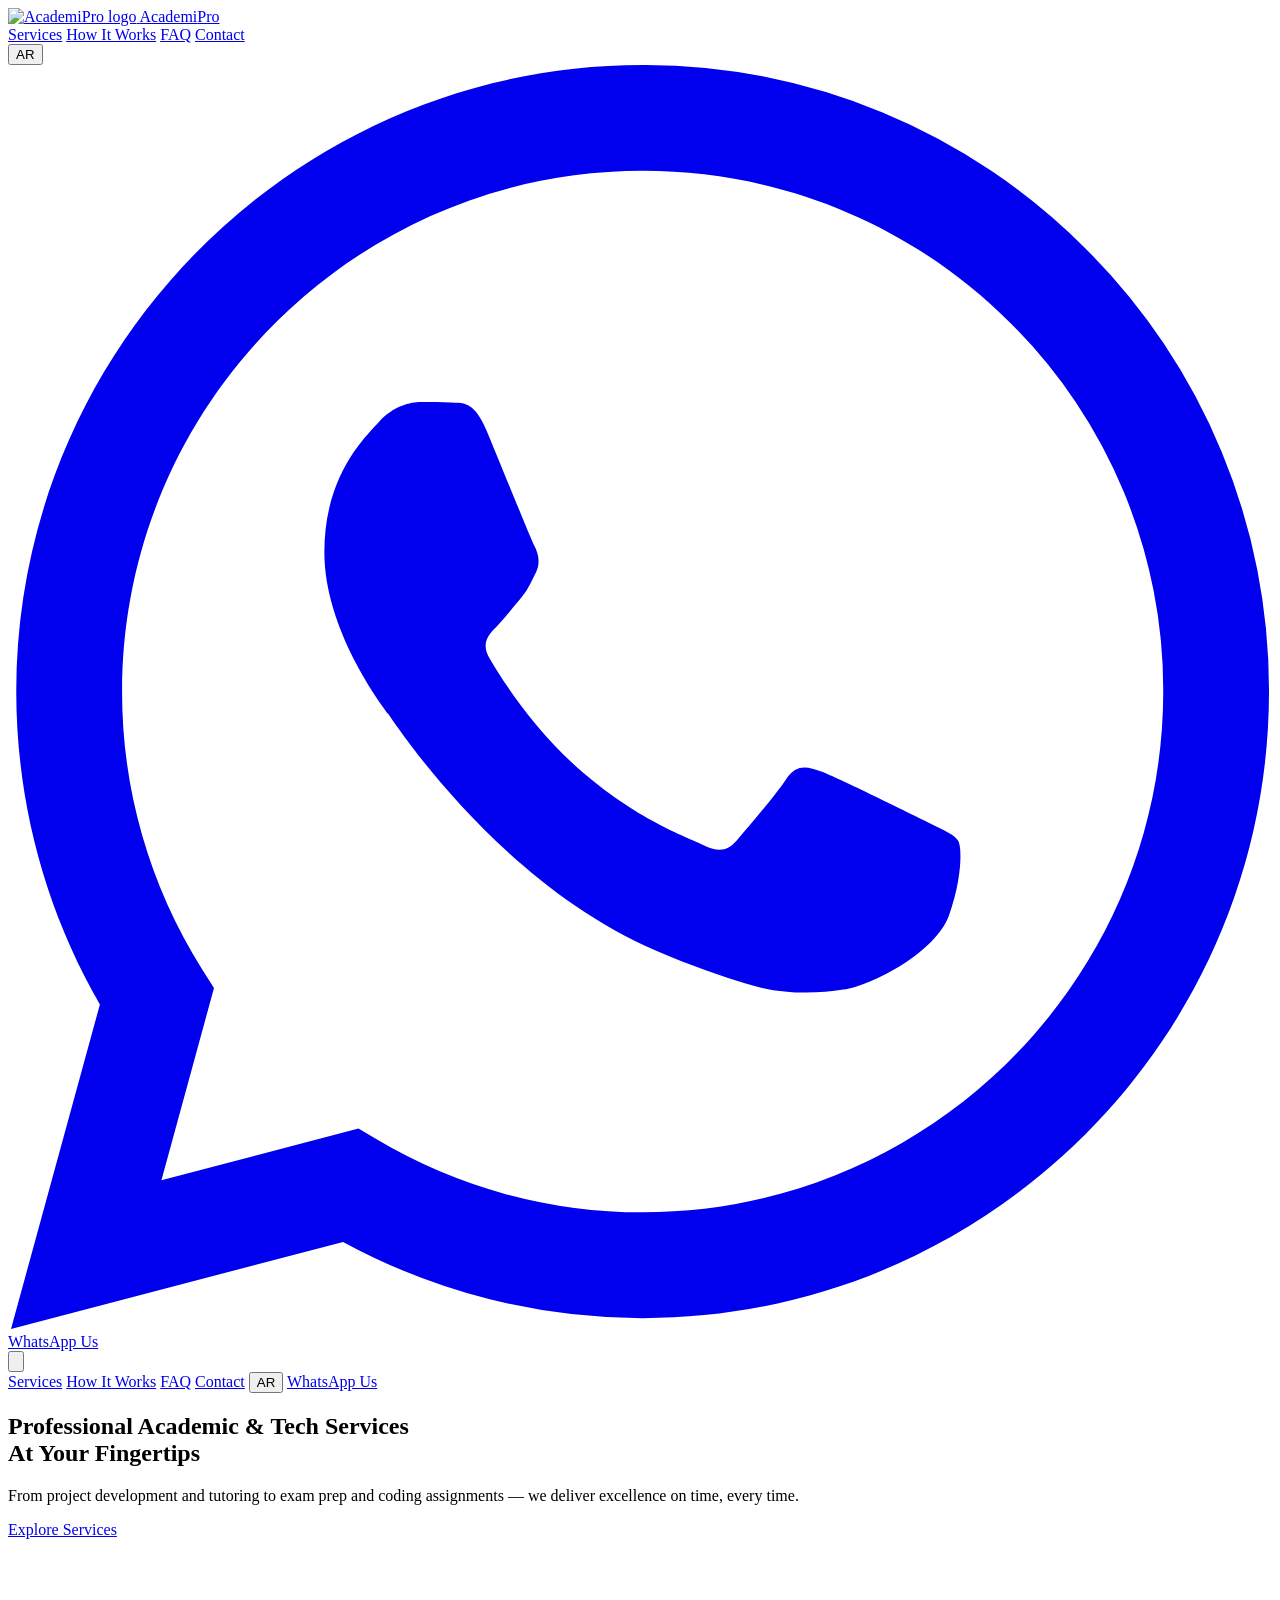
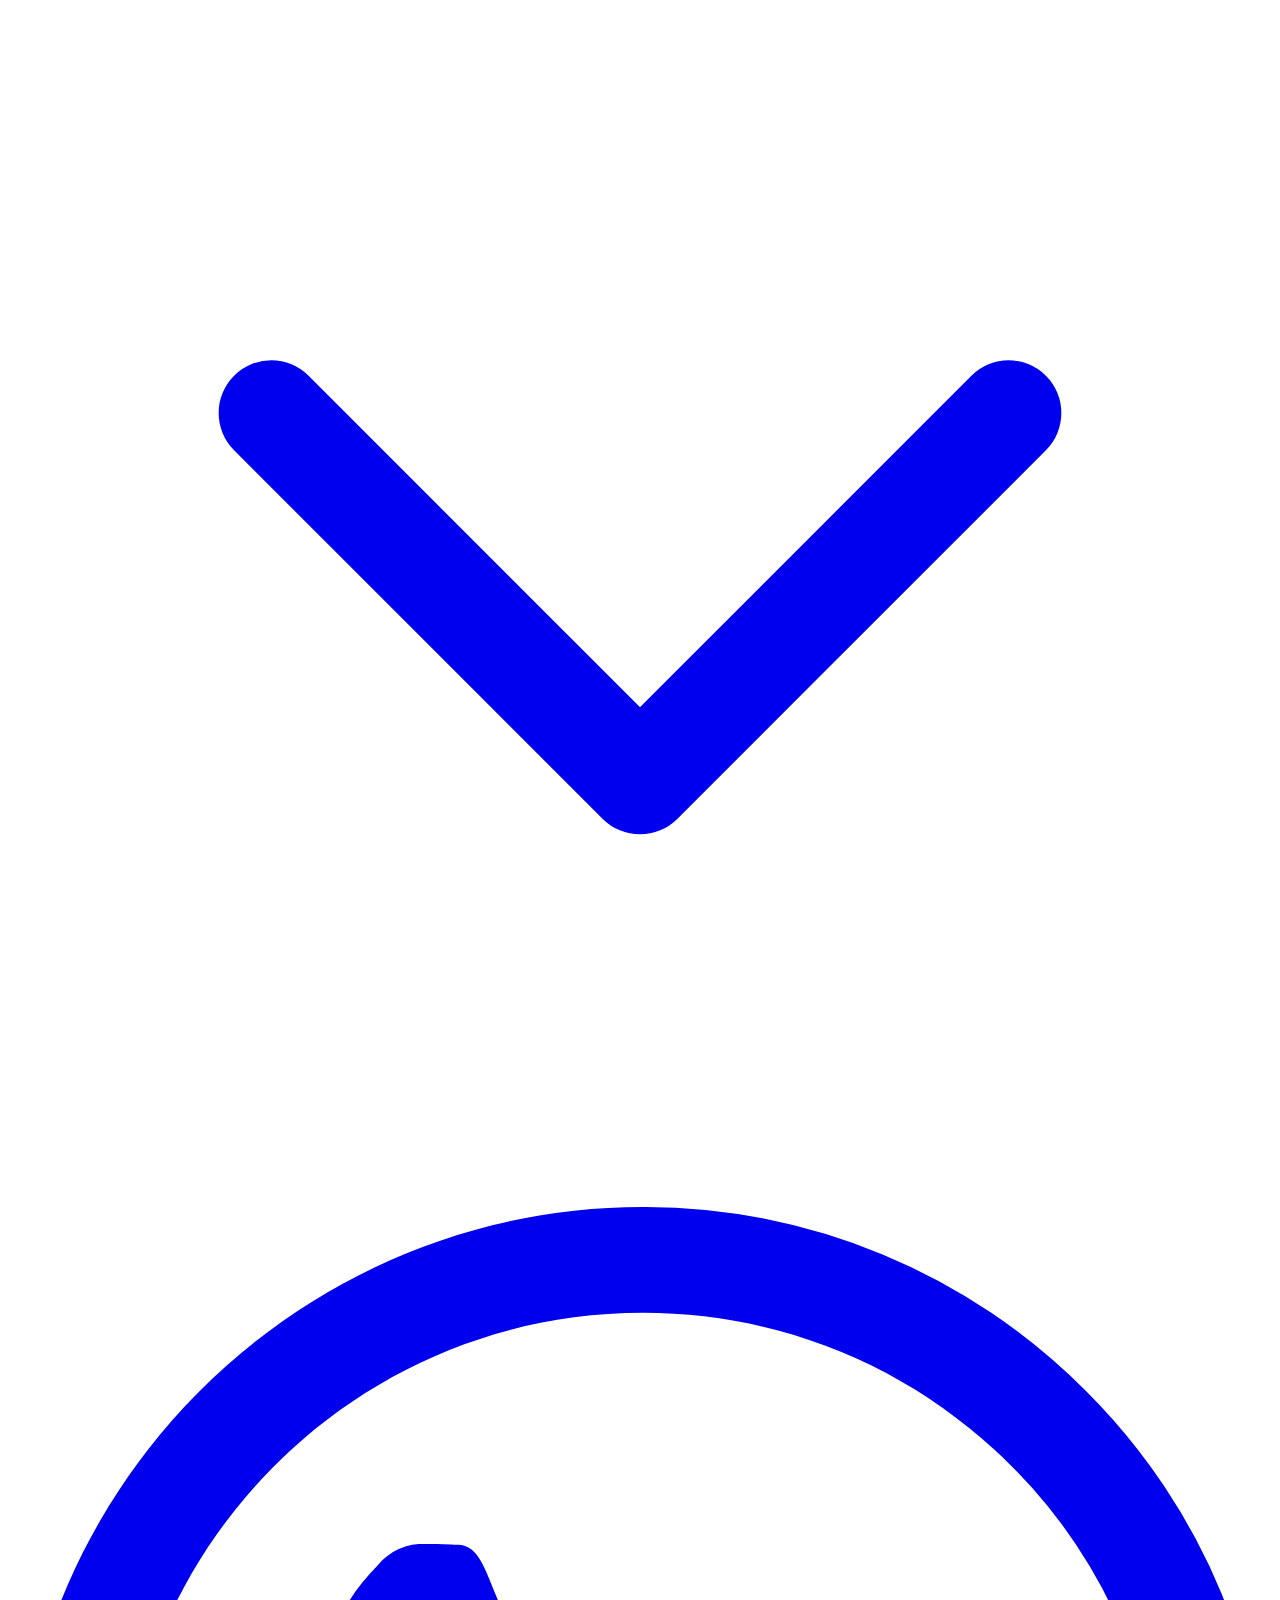
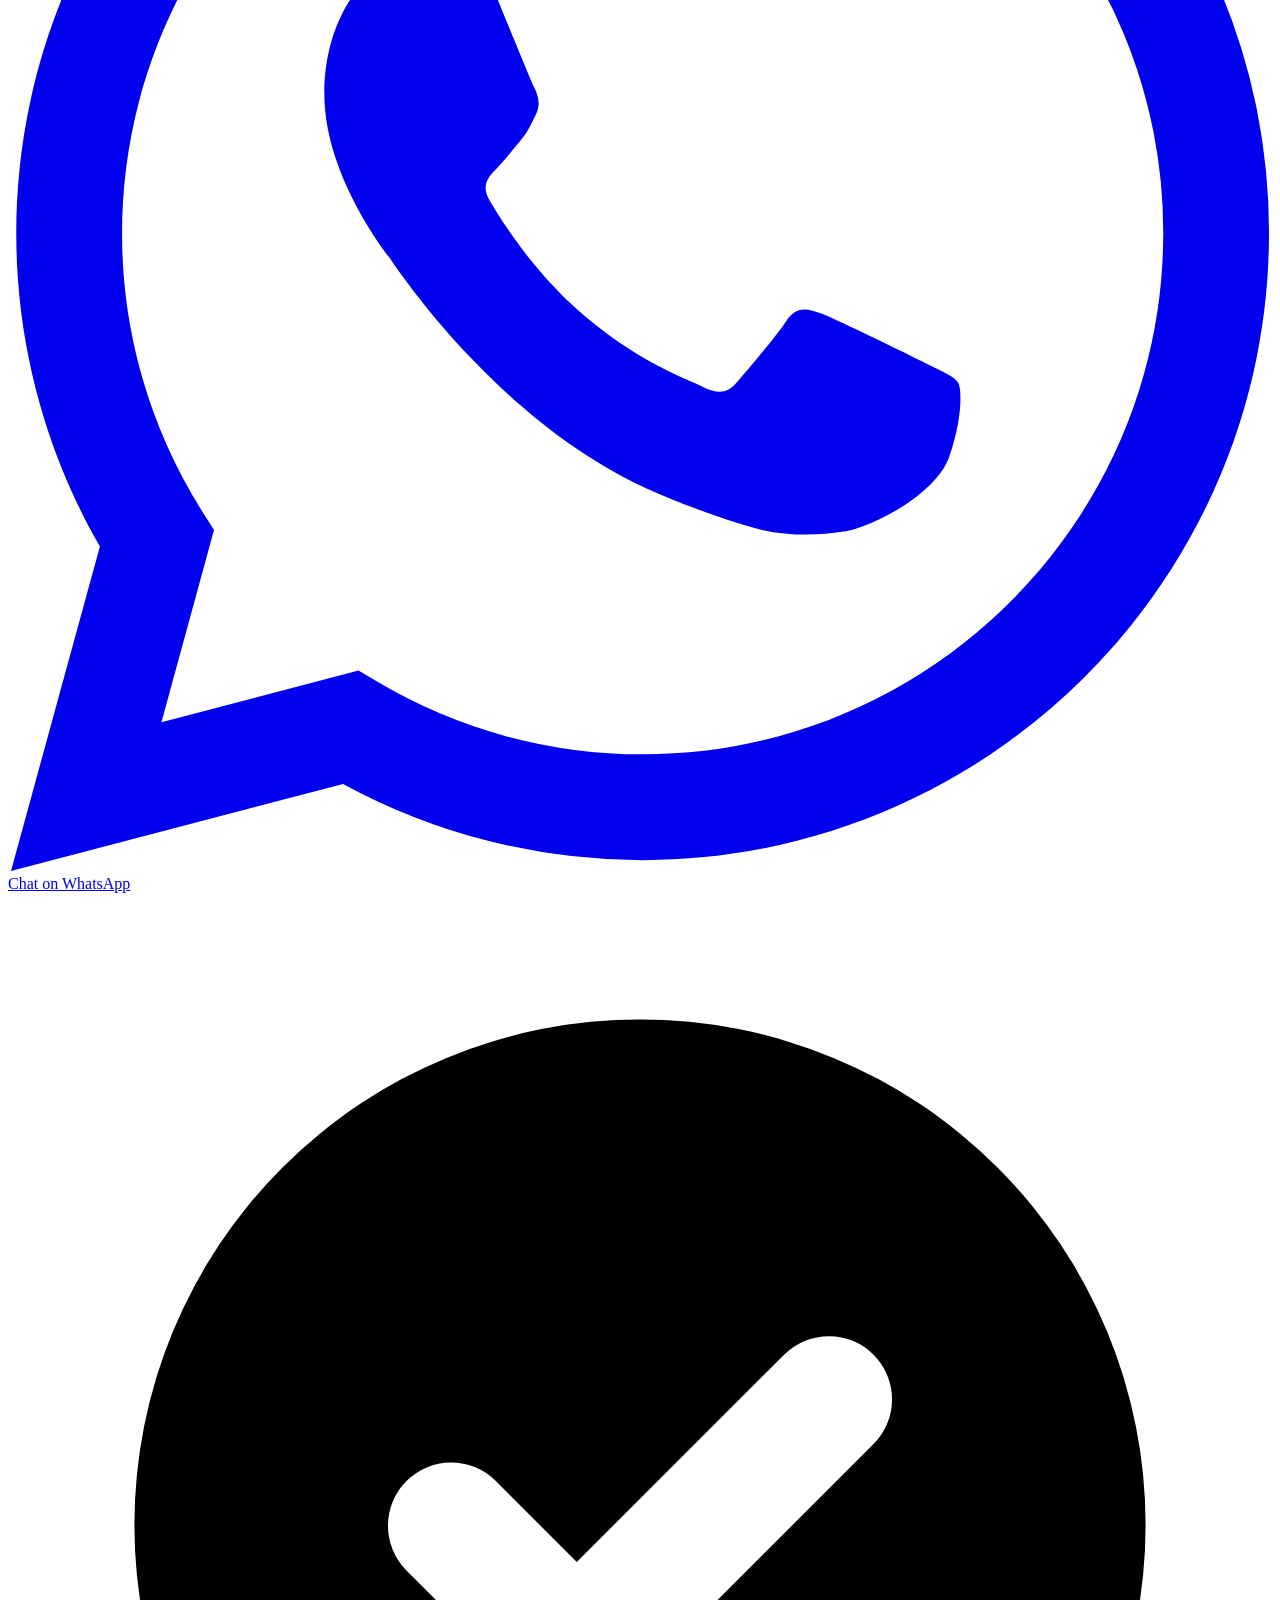
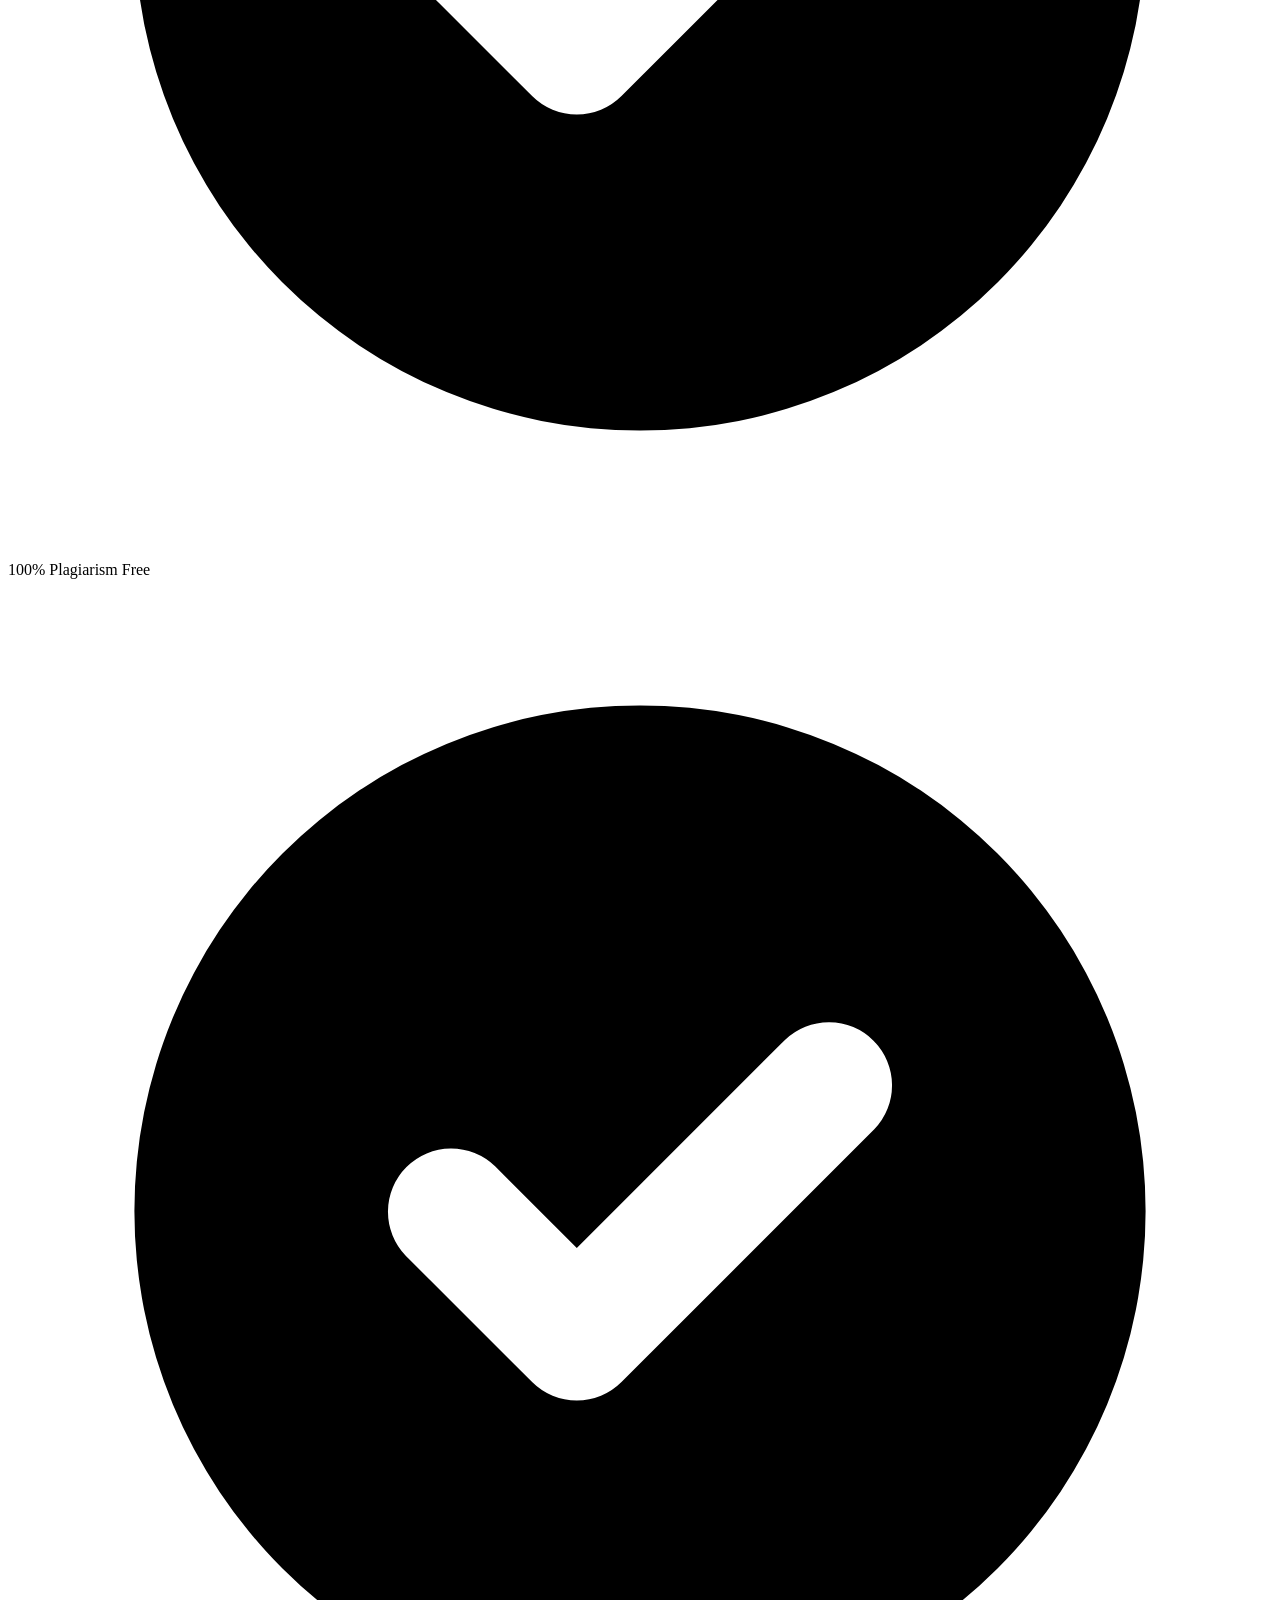
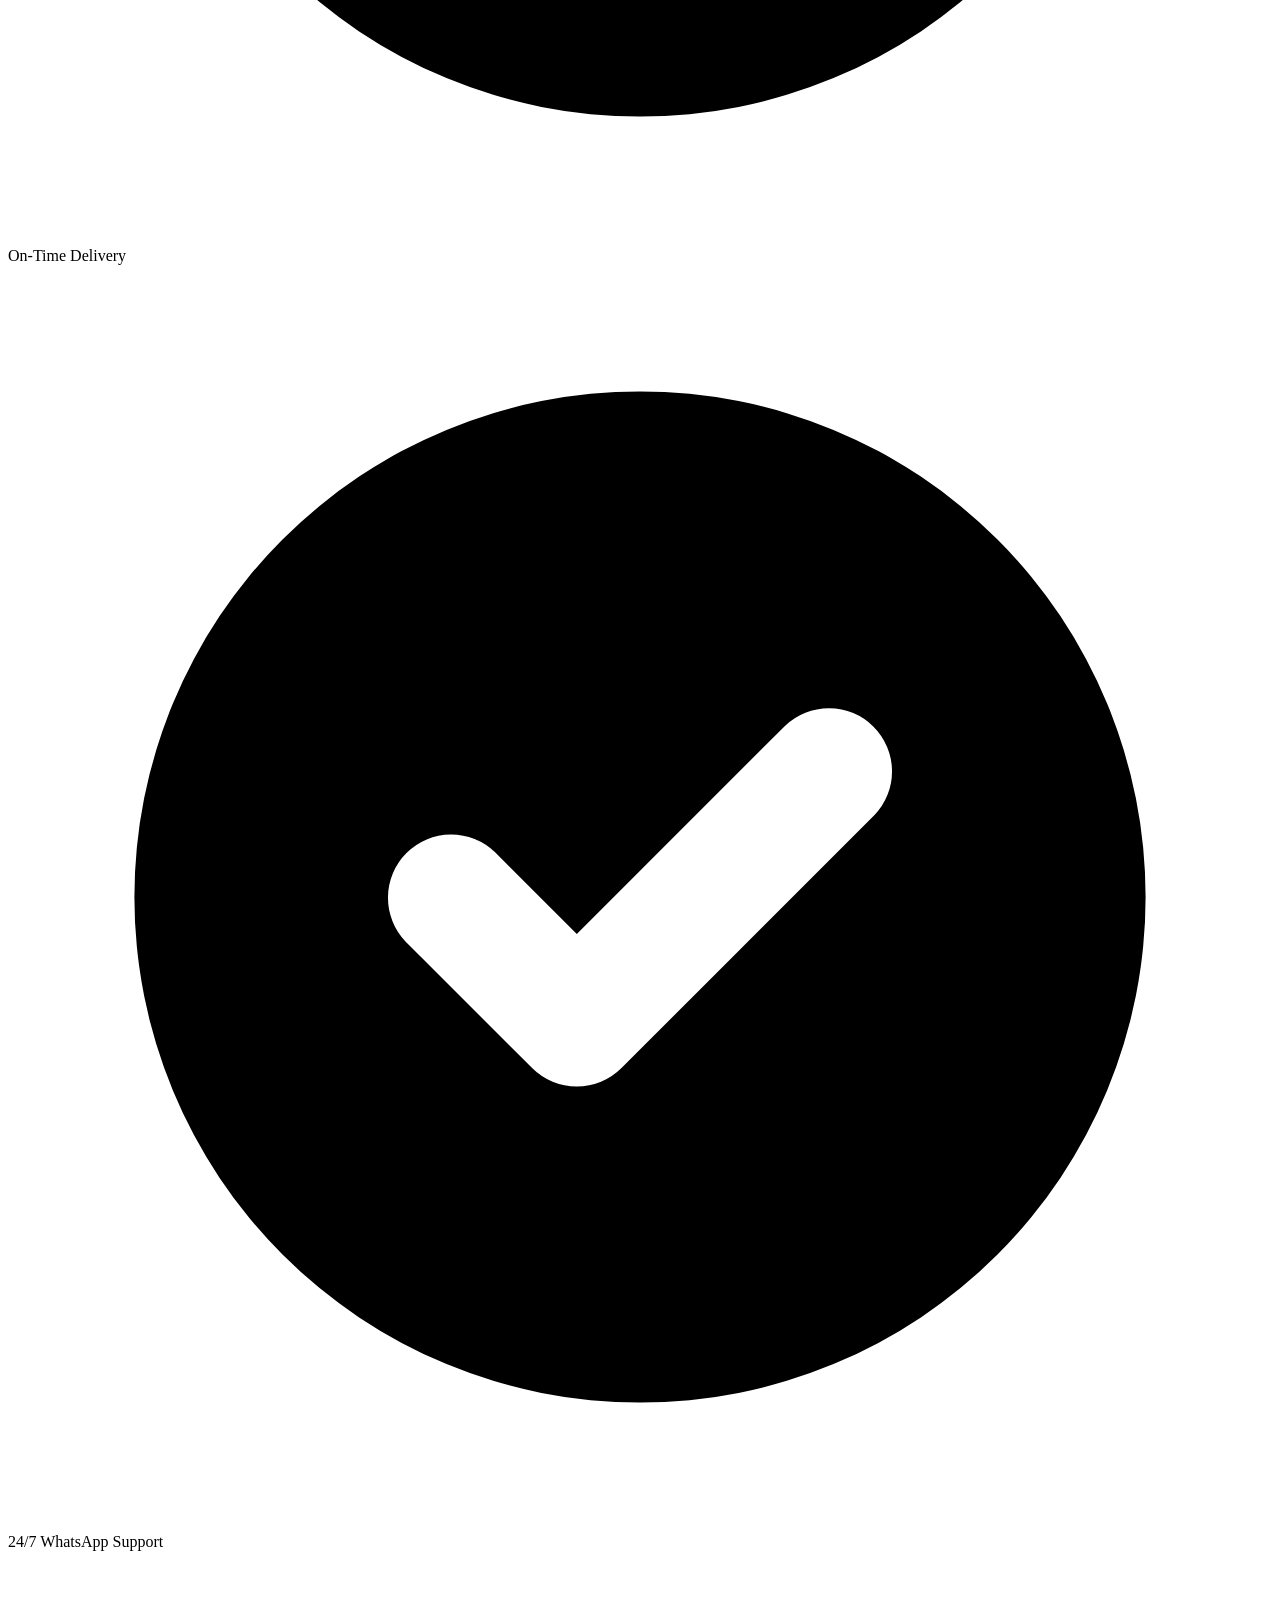
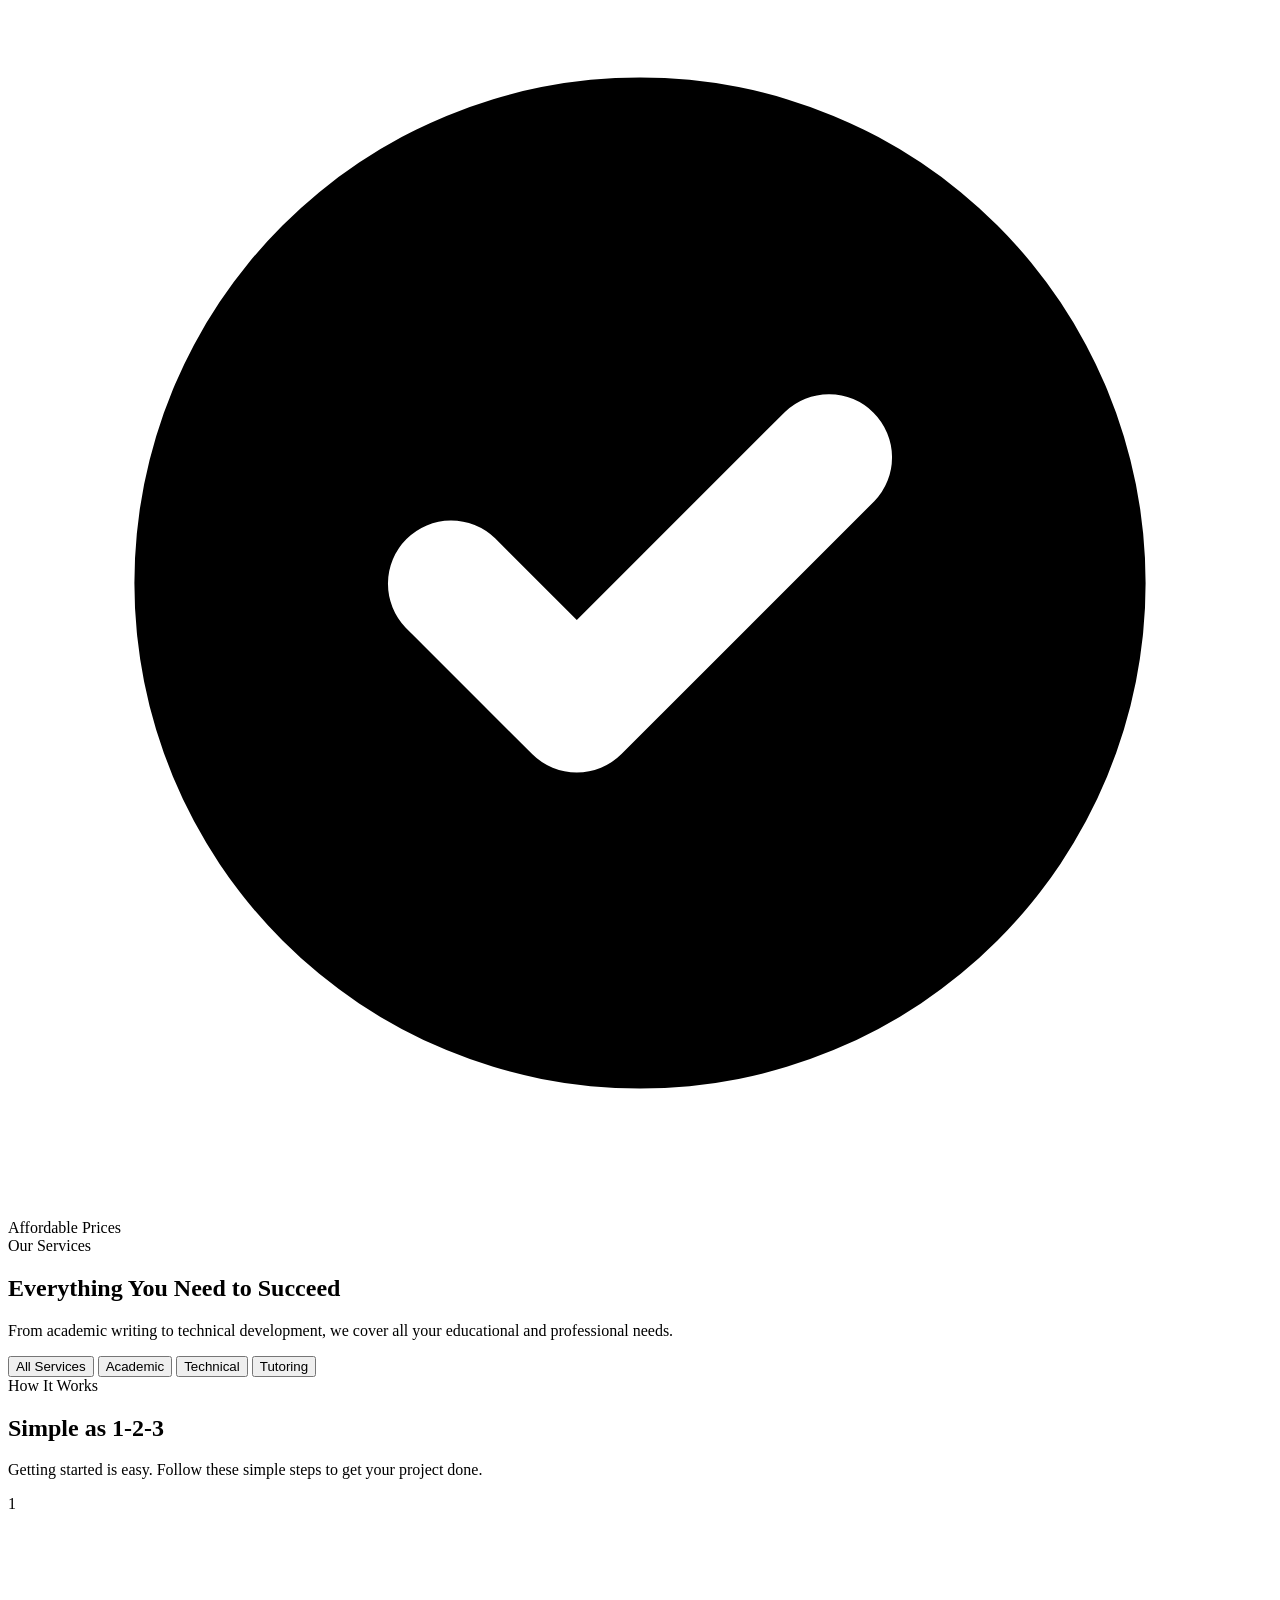
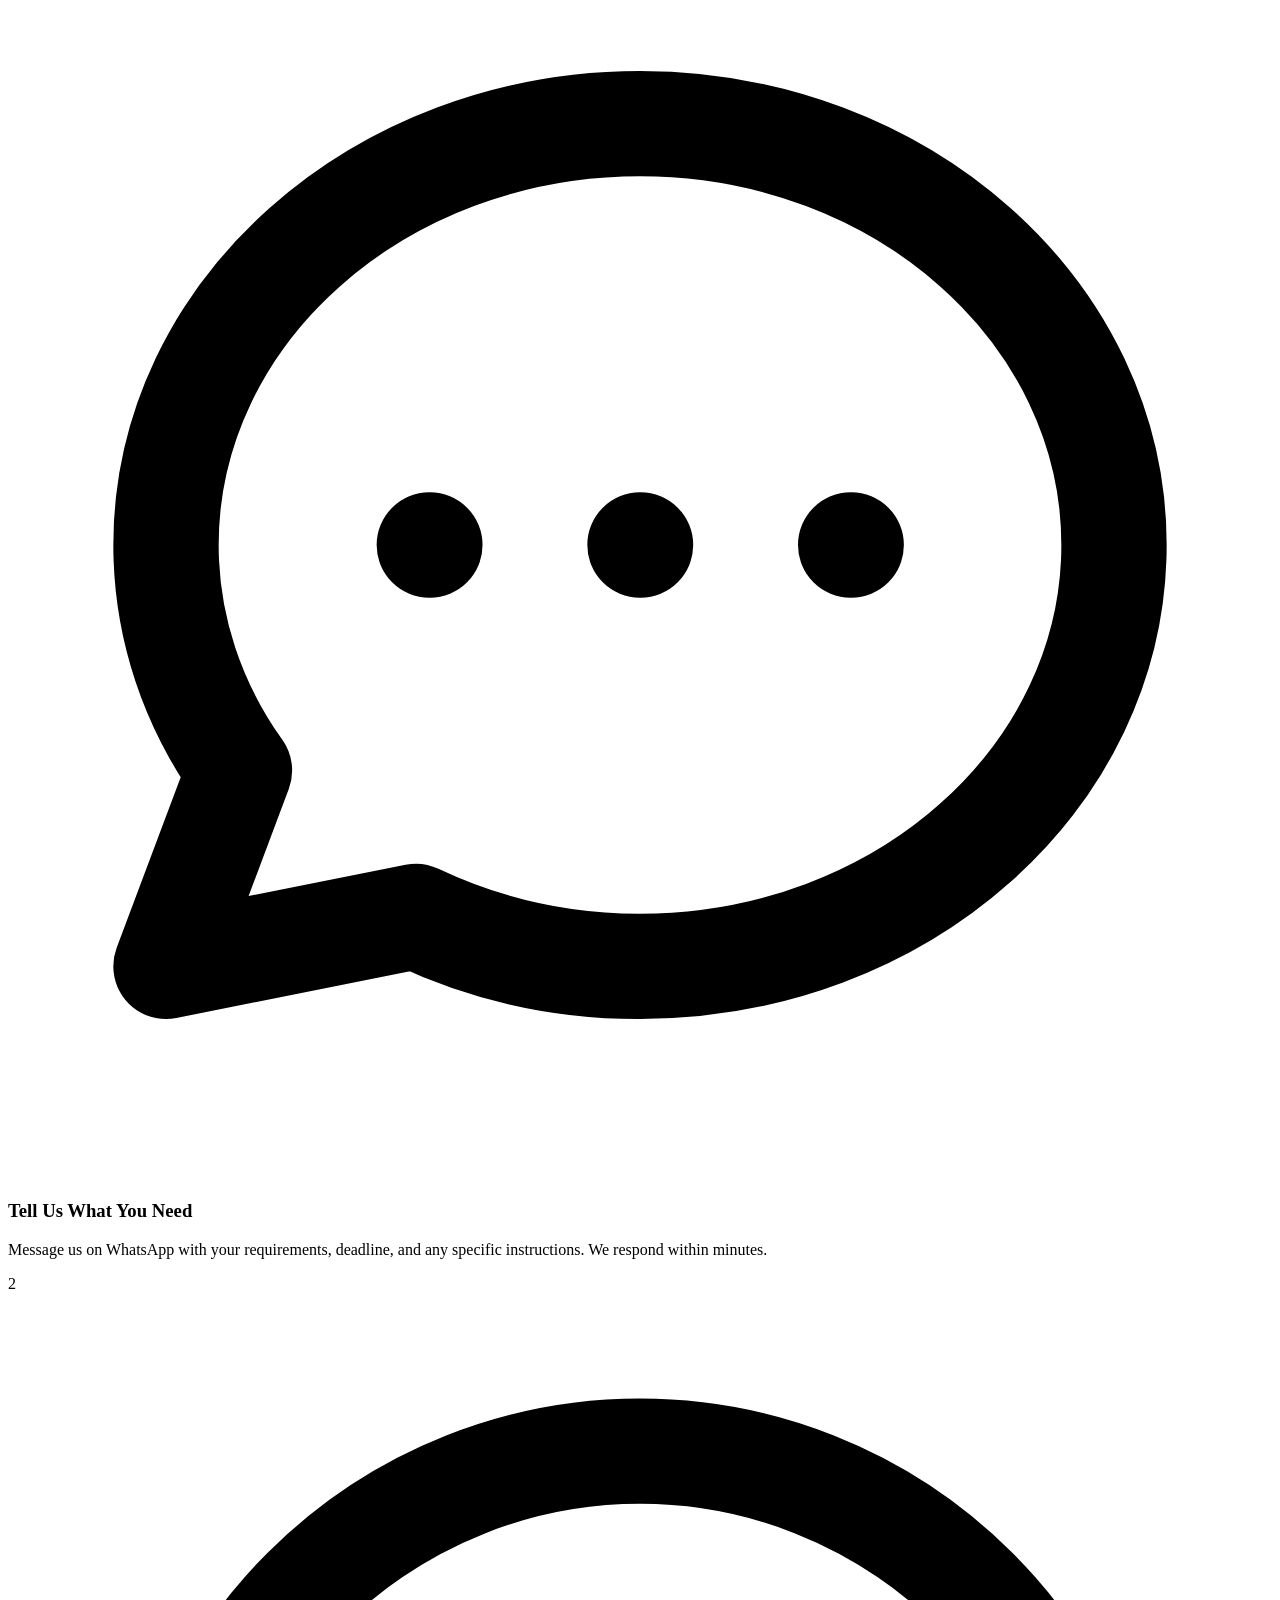
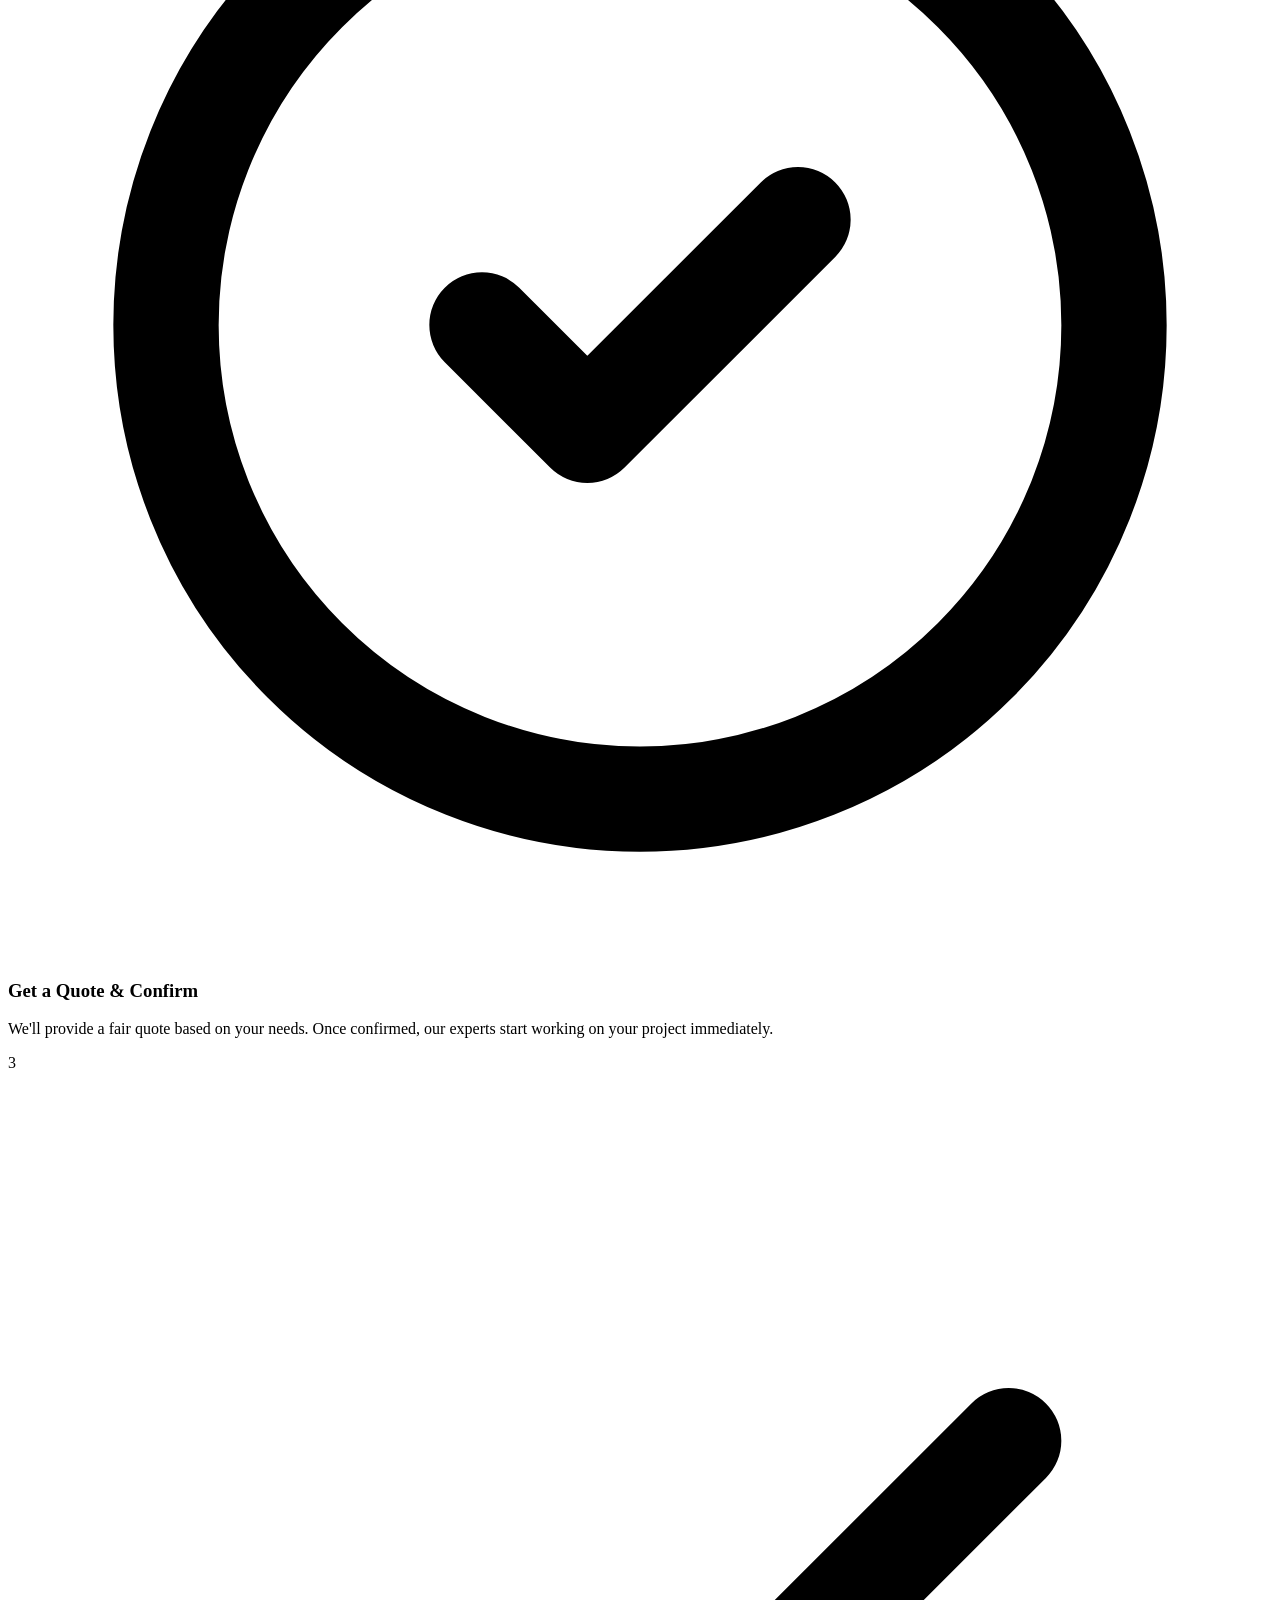
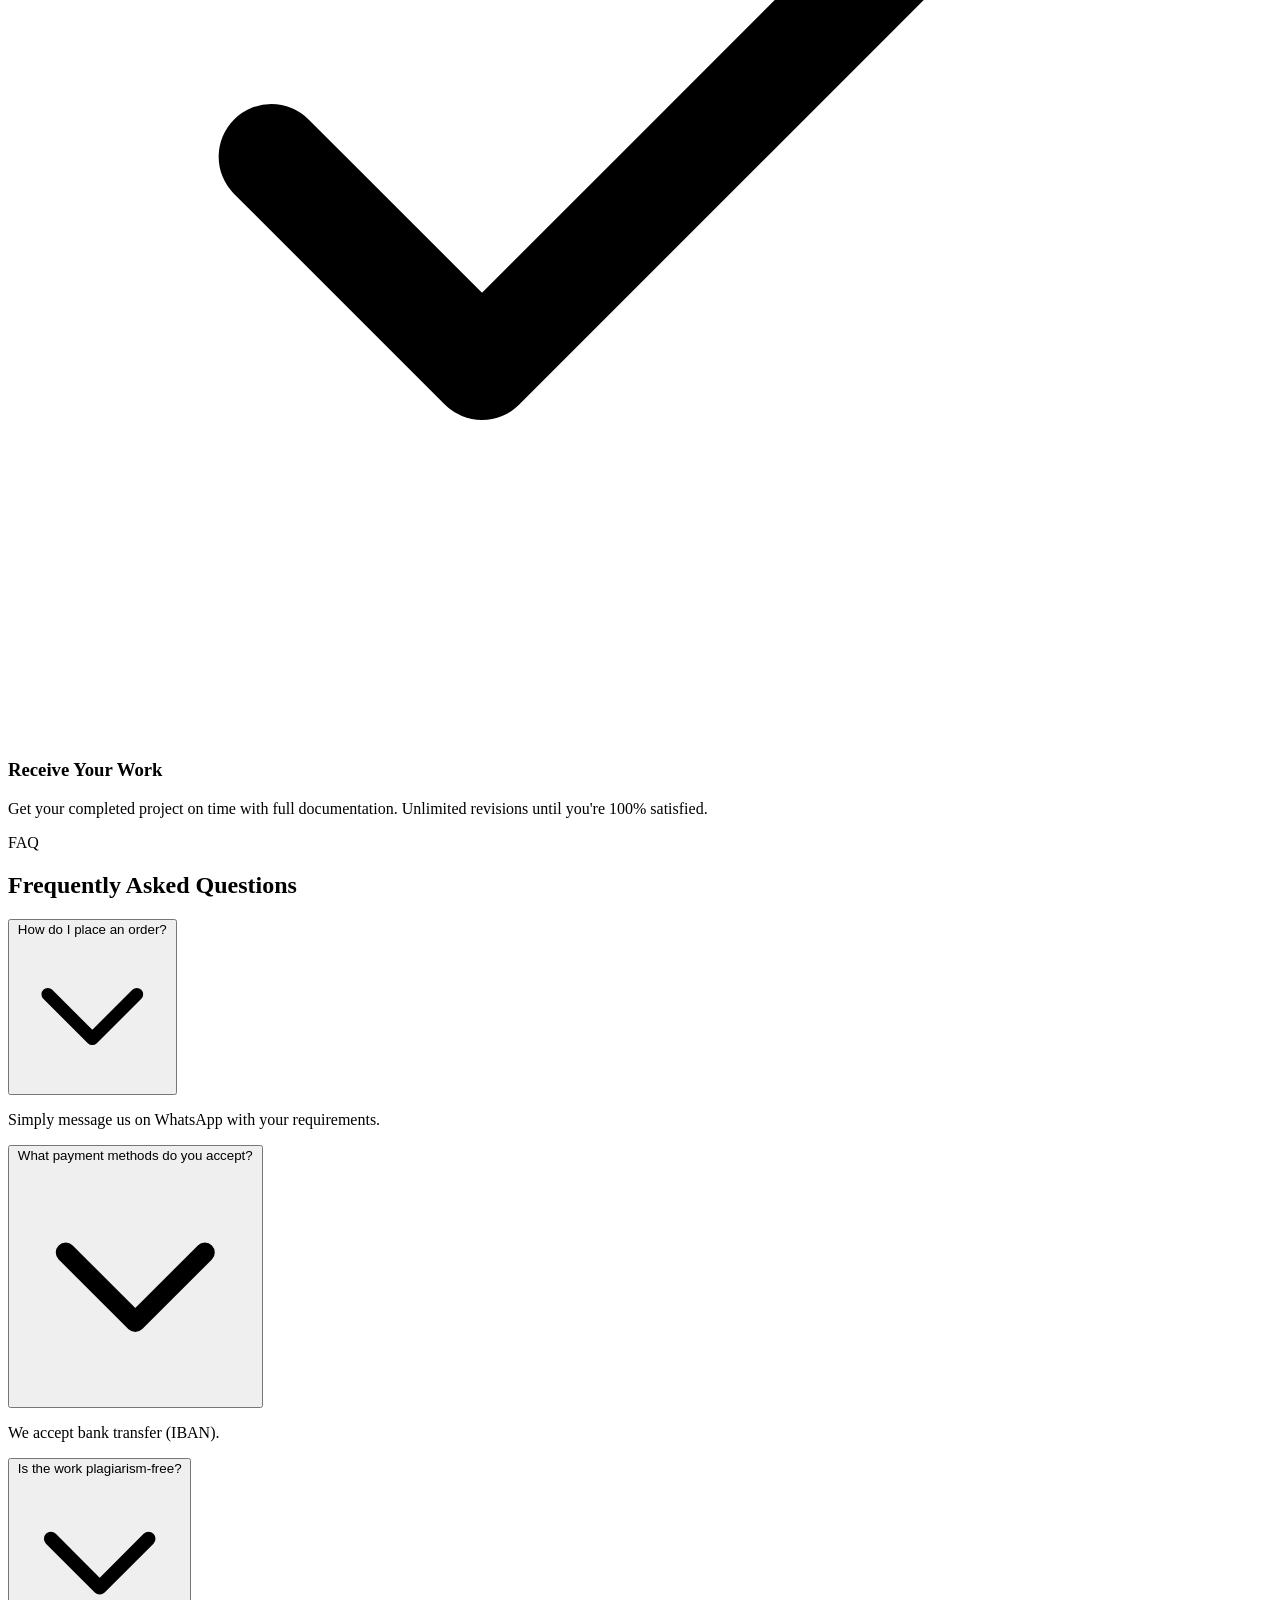
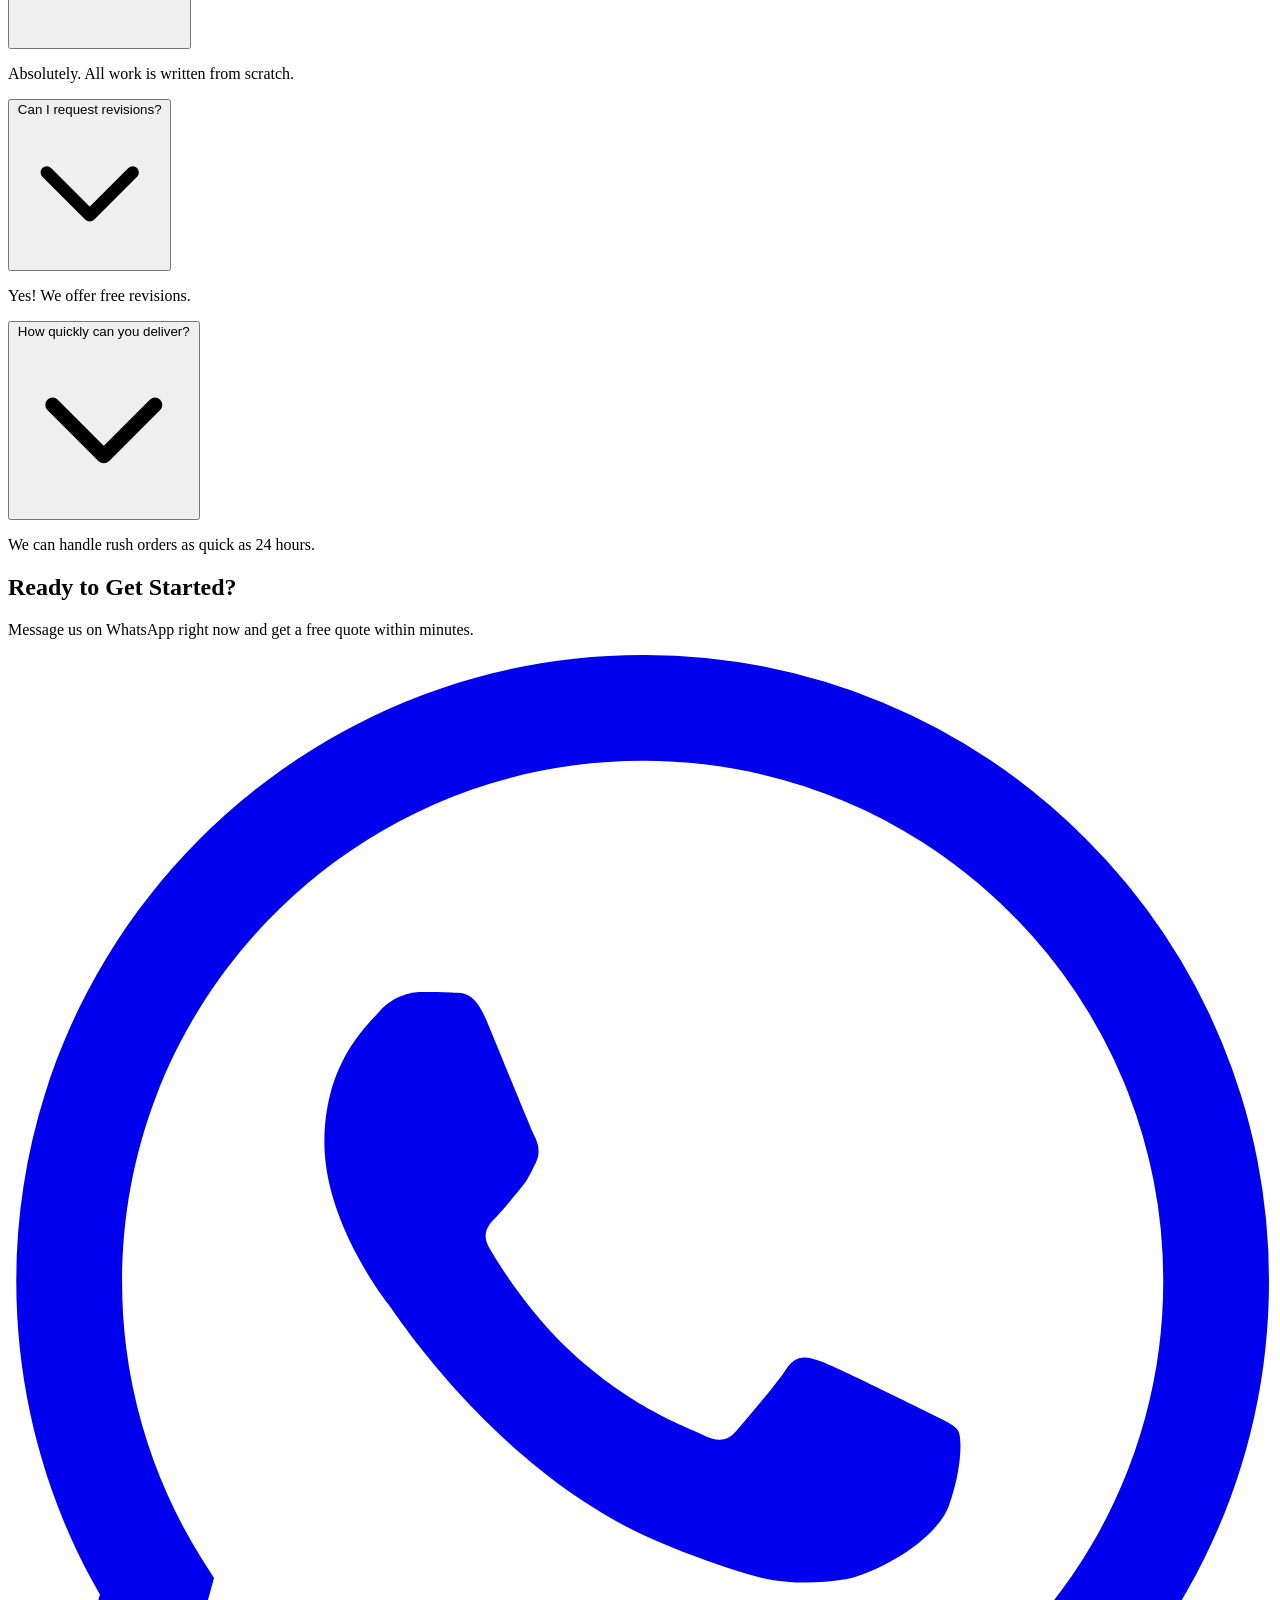
==== index.html @ ac47bbe1 "Add files via upload" ====
<!DOCTYPE html>
<html lang="en" dir="ltr" class="scroll-smooth">
<head>
    <meta charset="UTF-8">
    <meta name="viewport" content="width=device-width, initial-scale=1.0">
    <title>AcademiPro - Professional Academic & Tech Services</title>
    <meta name="description" content="Professional academic writing, coding, tutoring, and tech services.">

    <!-- Favicon -->
    <link rel="icon" type="image/png" sizes="32x32" href="assets/favicon-32.png">
    <link rel="icon" type="image/png" sizes="16x16" href="assets/favicon-16.png">
    <link rel="apple-touch-icon" sizes="180x180" href="assets/apple-touch-icon.png">

    <link rel="preconnect" href="https://fonts.googleapis.com">
    <link rel="preconnect" href="https://fonts.gstatic.com" crossorigin>
    <link href="https://fonts.googleapis.com/css2?family=Cairo:wght@400;500;600;700;800&family=Inter:wght@400;500;600;700;800&display=swap" rel="stylesheet">
    <link rel="stylesheet" href="css/tailwind.css">
    <link rel="stylesheet" href="css/style.css">
</head>
<body class="bg-gray-50 font-body text-gray-800 antialiased">

    <!-- Header / Navigation -->
    <header id="header" class="fixed top-0 left-0 right-0 z-50 bg-white/80 backdrop-blur-lg border-b border-gray-100 transition-all duration-300">
        <div class="max-w-7xl mx-auto px-4 sm:px-6 lg:px-8">
            <div class="flex items-center justify-between h-16 md:h-20">
                <a href="#" class="flex items-center space-x-2 shrink-0">
                    <img src="assets/logo-mark.png" alt="AcademiPro logo" class="w-10 h-10 rounded-xl">
                    <span class="text-xl font-bold text-gray-900">Academi<span class="text-primary-600">Pro</span></span>
                </a>

                <nav class="hidden md:flex items-center justify-center flex-1 mx-6 lg:mx-12">
                    <div class="flex items-center space-x-8">
                        <a href="#services" class="text-sm font-medium text-gray-600 hover:text-primary-600 transition-colors" data-i18n="nav_services">Services</a>
                        <a href="#how-it-works" class="text-sm font-medium text-gray-600 hover:text-primary-600 transition-colors" data-i18n="nav_how_it_works">How It Works</a>
                        <a href="#faq" class="text-sm font-medium text-gray-600 hover:text-primary-600 transition-colors" data-i18n="nav_faq">FAQ</a>
                        <a href="#contact" class="text-sm font-medium text-gray-600 hover:text-primary-600 transition-colors" data-i18n="nav_contact">Contact</a>
                    </div>
                </nav>

                <div class="hidden md:flex items-center shrink-0 space-x-3">
                    <button id="lang-toggle" class="px-3 py-1.5 text-sm font-bold text-primary-600 border-2 border-primary-200 rounded-lg hover:bg-primary-50 transition-colors" aria-label="Switch to Arabic">AR</button>
                    <a href="https://wa.me/97366626099" target="_blank" class="inline-flex items-center px-5 py-2.5 bg-accent-500 hover:bg-accent-600 text-white font-semibold text-sm rounded-full transition-all duration-200 shadow-lg shadow-accent-500/25 hover:shadow-accent-500/40 hover:-translate-y-0.5">
                        <svg class="w-4 h-4 mr-2" fill="currentColor" viewBox="0 0 24 24"><path d="M17.472 14.382c-.297-.149-1.758-.867-2.03-.967-.273-.099-.471-.148-.67.15-.197.297-.767.966-.94 1.164-.173.199-.347.223-.644.075-.297-.15-1.255-.463-2.39-1.475-.883-.788-1.48-1.761-1.653-2.059-.173-.297-.018-.458.13-.606.134-.133.298-.347.446-.52.149-.174.198-.298.298-.497.099-.198.05-.371-.025-.52-.075-.149-.669-1.612-.916-2.207-.242-.579-.487-.5-.669-.51-.173-.008-.371-.01-.57-.01-.198 0-.52.074-.792.372-.272.297-1.04 1.016-1.04 2.479 0 1.462 1.065 2.875 1.213 3.074.149.198 2.096 3.2 5.077 4.487.709.306 1.262.489 1.694.625.712.227 1.36.195 1.871.118.571-.085 1.758-.719 2.006-1.413.248-.694.248-1.289.173-1.413-.074-.124-.272-.198-.57-.347m-5.421 7.403h-.004a9.87 9.87 0 01-5.031-1.378l-.361-.214-3.741.982.998-3.648-.235-.374a9.86 9.86 0 01-1.51-5.26c.001-5.45 4.436-9.884 9.888-9.884 2.64 0 5.122 1.03 6.988 2.898a9.825 9.825 0 012.893 6.994c-.003 5.45-4.437 9.884-9.885 9.884m8.413-18.297A11.815 11.815 0 0012.05 0C5.495 0 .16 5.335.157 11.892c0 2.096.547 4.142 1.588 5.945L.057 24l6.305-1.654a11.882 11.882 0 005.683 1.448h.005c6.554 0 11.89-5.335 11.893-11.893a11.821 11.821 0 00-3.48-8.413z"/></svg>
                        <span data-i18n="nav_whatsapp">WhatsApp Us</span>
                    </a>
                </div>

                <button id="mobile-menu-btn" class="md:hidden p-2 rounded-lg hover:bg-gray-100 transition-colors" aria-label="Open menu" aria-expanded="false" aria-controls="mobile-menu">
                    <svg class="w-6 h-6" fill="none" stroke="currentColor" viewBox="0 0 24 24" aria-hidden="true"><path stroke-linecap="round" stroke-linejoin="round" stroke-width="2" d="M4 6h16M4 12h16M4 18h16"/></svg>
                </button>
            </div>
        </div>

        <div id="mobile-menu" class="hidden md:hidden bg-white border-t border-gray-100">
            <div class="px-4 py-4 space-y-3">
                <a href="#services" class="block px-4 py-2 text-sm font-medium text-gray-600 hover:bg-gray-50 rounded-lg" data-i18n="nav_services">Services</a>
                <a href="#how-it-works" class="block px-4 py-2 text-sm font-medium text-gray-600 hover:bg-gray-50 rounded-lg" data-i18n="nav_how_it_works">How It Works</a>
                <a href="#faq" class="block px-4 py-2 text-sm font-medium text-gray-600 hover:bg-gray-50 rounded-lg" data-i18n="nav_faq">FAQ</a>
                <a href="#contact" class="block px-4 py-2 text-sm font-medium text-gray-600 hover:bg-gray-50 rounded-lg" data-i18n="nav_contact">Contact</a>
                <button id="lang-toggle-mobile" class="w-full px-4 py-2 text-sm font-bold text-primary-600 border-2 border-primary-200 rounded-lg hover:bg-primary-50 transition-colors" aria-label="Switch to Arabic">AR</button>
                <a href="https://wa.me/97366626099" target="_blank" class="block px-4 py-3 bg-accent-500 text-white text-center font-semibold rounded-xl" data-i18n="nav_whatsapp">WhatsApp Us</a>
            </div>
        </div>
    </header>

    <!-- Hero Section -->
    <section id="hero" class="relative pt-32 md:pt-40 pb-20 md:pb-32 overflow-hidden">
        <div class="absolute inset-0 bg-gradient-to-br from-primary-50 via-white to-accent-50"></div>
        <div class="absolute top-0 right-0 w-96 h-96 bg-primary-200/30 rounded-full blur-3xl -translate-y-1/2 translate-x-1/2"></div>
        <div class="absolute bottom-0 left-0 w-96 h-96 bg-accent-200/30 rounded-full blur-3xl translate-y-1/2 -translate-x-1/2"></div>

        <div class="relative max-w-7xl mx-auto px-4 sm:px-6 lg:px-8">
            <div class="text-center max-w-4xl mx-auto">
                <h1 class="text-4xl md:text-5xl lg:text-6xl font-extrabold text-gray-900 leading-tight mb-6">
                    <span data-i18n="hero_title_1">Professional Academic</span>
                    <span class="text-transparent bg-clip-text bg-gradient-to-r from-primary-600 to-accent-500" data-i18n="hero_title_2">& Tech Services</span>
                    <br><span data-i18n="hero_title_3">At Your Fingertips</span>
                </h1>

                <p class="text-lg md:text-xl text-gray-600 max-w-2xl mx-auto mb-10 leading-relaxed" data-i18n="hero_subtitle">
                    From project development and tutoring to exam prep and coding assignments — we deliver excellence on time, every time.
                </p>

                <div class="flex flex-col sm:flex-row items-center justify-center gap-4">
                    <a href="#services" class="w-full sm:w-auto inline-flex items-center justify-center px-8 py-4 bg-primary-600 hover:bg-primary-700 text-white font-semibold rounded-2xl transition-all duration-200 shadow-lg shadow-primary-600/25 hover:shadow-primary-600/40 hover:-translate-y-0.5">
                        <span data-i18n="hero_cta_services">Explore Services</span>
                        <svg class="w-5 h-5 ml-2" fill="none" stroke="currentColor" viewBox="0 0 24 24"><path stroke-linecap="round" stroke-linejoin="round" stroke-width="2" d="M19 9l-7 7-7-7"/></svg>
                    </a>
                    <a href="https://wa.me/97366626099" target="_blank" class="w-full sm:w-auto inline-flex items-center justify-center px-8 py-4 bg-white hover:bg-gray-50 text-gray-900 font-semibold rounded-2xl border border-gray-200 transition-all duration-200 shadow-sm hover:shadow-md hover:-translate-y-0.5">
                        <svg class="w-5 h-5 mr-2 text-accent-500" fill="currentColor" viewBox="0 0 24 24"><path d="M17.472 14.382c-.297-.149-1.758-.867-2.03-.967-.273-.099-.471-.148-.67.15-.197.297-.767.966-.94 1.164-.173.199-.347.223-.644.075-.297-.15-1.255-.463-2.39-1.475-.883-.788-1.48-1.761-1.653-2.059-.173-.297-.018-.458.13-.606.134-.133.298-.347.446-.52.149-.174.198-.298.298-.497.099-.198.05-.371-.025-.52-.075-.149-.669-1.612-.916-2.207-.242-.579-.487-.5-.669-.51-.173-.008-.371-.01-.57-.01-.198 0-.52.074-.792.372-.272.297-1.04 1.016-1.04 2.479 0 1.462 1.065 2.875 1.213 3.074.149.198 2.096 3.2 5.077 4.487.709.306 1.262.489 1.694.625.712.227 1.36.195 1.871.118.571-.085 1.758-.719 2.006-1.413.248-.694.248-1.289.173-1.413-.074-.124-.272-.198-.57-.347m-5.421 7.403h-.004a9.87 9.87 0 01-5.031-1.378l-.361-.214-3.741.982.998-3.648-.235-.374a9.86 9.86 0 01-1.51-5.26c.001-5.45 4.436-9.884 9.888-9.884 2.64 0 5.122 1.03 6.988 2.898a9.825 9.825 0 012.893 6.994c-.003 5.45-4.437 9.884-9.885 9.884m8.413-18.297A11.815 11.815 0 0012.05 0C5.495 0 .16 5.335.157 11.892c0 2.096.547 4.142 1.588 5.945L.057 24l6.305-1.654a11.882 11.882 0 005.683 1.448h.005c6.554 0 11.89-5.335 11.893-11.893a11.821 11.821 0 00-3.48-8.413z"/></svg>
                        <span data-i18n="hero_cta_whatsapp">Chat on WhatsApp</span>
                    </a>
                </div>

                <div class="mt-16 flex flex-wrap items-center justify-center gap-8 text-sm text-gray-500">
                    <div class="flex items-center"><svg class="w-5 h-5 text-accent-500 mr-2" fill="currentColor" viewBox="0 0 20 20"><path fill-rule="evenodd" d="M10 18a8 8 0 100-16 8 8 0 000 16zm3.707-9.293a1 1 0 00-1.414-1.414L9 10.586 7.707 9.293a1 1 0 00-1.414 1.414l2 2a1 1 0 001.414 0l4-4z" clip-rule="evenodd"/></svg><span data-i18n="hero_trust_1">100% Plagiarism Free</span></div>
                    <div class="flex items-center"><svg class="w-5 h-5 text-accent-500 mr-2" fill="currentColor" viewBox="0 0 20 20"><path fill-rule="evenodd" d="M10 18a8 8 0 100-16 8 8 0 000 16zm3.707-9.293a1 1 0 00-1.414-1.414L9 10.586 7.707 9.293a1 1 0 00-1.414 1.414l2 2a1 1 0 001.414 0l4-4z" clip-rule="evenodd"/></svg><span data-i18n="hero_trust_2">On-Time Delivery</span></div>
                    <div class="flex items-center"><svg class="w-5 h-5 text-accent-500 mr-2" fill="currentColor" viewBox="0 0 20 20"><path fill-rule="evenodd" d="M10 18a8 8 0 100-16 8 8 0 000 16zm3.707-9.293a1 1 0 00-1.414-1.414L9 10.586 7.707 9.293a1 1 0 00-1.414 1.414l2 2a1 1 0 001.414 0l4-4z" clip-rule="evenodd"/></svg><span data-i18n="hero_trust_3">24/7 WhatsApp Support</span></div>
                    <div class="flex items-center"><svg class="w-5 h-5 text-accent-500 mr-2" fill="currentColor" viewBox="0 0 20 20"><path fill-rule="evenodd" d="M10 18a8 8 0 100-16 8 8 0 000 16zm3.707-9.293a1 1 0 00-1.414-1.414L9 10.586 7.707 9.293a1 1 0 00-1.414 1.414l2 2a1 1 0 001.414 0l4-4z" clip-rule="evenodd"/></svg><span data-i18n="hero_trust_4">Affordable Prices</span></div>
                </div>
            </div>
        </div>
    </section>

    <!-- Services Section -->
    <section id="services" class="py-20 md:py-28 bg-white">
        <div class="max-w-7xl mx-auto px-4 sm:px-6 lg:px-8">
            <div class="text-center max-w-3xl mx-auto mb-16">
                <span class="inline-block px-4 py-1.5 bg-primary-100 text-primary-700 rounded-full text-sm font-semibold mb-4" data-i18n="services_badge">Our Services</span>
                <h2 class="text-3xl md:text-4xl font-extrabold text-gray-900 mb-4" data-i18n="services_title">Everything You Need to Succeed</h2>
                <p class="text-lg text-gray-600" data-i18n="services_subtitle">From academic writing to technical development, we cover all your educational and professional needs.</p>
            </div>

            <div class="flex flex-wrap justify-center gap-3 mb-12">
                <button class="filter-btn active px-5 py-2.5 rounded-full text-sm font-medium transition-all duration-200" data-filter="all" data-i18n="filter_all">All Services</button>
                <button class="filter-btn px-5 py-2.5 rounded-full text-sm font-medium text-gray-500 hover:text-gray-700 hover:bg-gray-100 transition-all duration-200" data-filter="academic" data-i18n="filter_academic">Academic</button>
                <button class="filter-btn px-5 py-2.5 rounded-full text-sm font-medium text-gray-500 hover:text-gray-700 hover:bg-gray-100 transition-all duration-200" data-filter="technical" data-i18n="filter_technical">Technical</button>
                <button class="filter-btn px-5 py-2.5 rounded-full text-sm font-medium text-gray-500 hover:text-gray-700 hover:bg-gray-100 transition-all duration-200" data-filter="tutoring" data-i18n="filter_tutoring">Tutoring</button>
            </div>

            <div id="services-grid" class="grid grid-cols-1 sm:grid-cols-2 lg:grid-cols-3 xl:grid-cols-4 gap-6"></div>
        </div>
    </section>

    <!-- How It Works -->
    <section id="how-it-works" class="py-20 md:py-28 bg-gray-50">
        <div class="max-w-7xl mx-auto px-4 sm:px-6 lg:px-8">
            <div class="text-center max-w-3xl mx-auto mb-16">
                <span class="inline-block px-4 py-1.5 bg-accent-100 text-accent-700 rounded-full text-sm font-semibold mb-4" data-i18n="hiw_badge">How It Works</span>
                <h2 class="text-3xl md:text-4xl font-extrabold text-gray-900 mb-4" data-i18n="hiw_title">Simple as 1-2-3</h2>
                <p class="text-lg text-gray-600" data-i18n="hiw_subtitle">Getting started is easy. Follow these simple steps to get your project done.</p>
            </div>
            <div class="grid grid-cols-1 md:grid-cols-3 gap-8 lg:gap-12">
                <div class="text-center group">
                    <div class="relative inline-flex items-center justify-center w-20 h-20 bg-gradient-to-br from-primary-500 to-primary-700 rounded-3xl mb-6 shadow-lg shadow-primary-500/25 group-hover:shadow-primary-500/40 transition-all duration-300 group-hover:-translate-y-1">
                        <span class="text-3xl font-extrabold text-white">1</span>
                        <div class="absolute -top-2 -right-2 w-8 h-8 bg-accent-400 rounded-xl flex items-center justify-center shadow-sm"><svg class="w-4 h-4 text-white" fill="none" stroke="currentColor" viewBox="0 0 24 24"><path stroke-linecap="round" stroke-linejoin="round" stroke-width="2" d="M8 12h.01M12 12h.01M16 12h.01M21 12c0 4.418-4.03 8-9 8a9.863 9.863 0 01-4.255-.949L3 20l1.395-3.72C3.512 15.042 3 13.574 3 12c0-4.418 4.03-8 9-8s9 3.582 9 8z"/></svg></div>
                    </div>
                    <h3 class="text-xl font-bold text-gray-900 mb-3" data-i18n="hiw_step1_title">Tell Us What You Need</h3>
                    <p class="text-gray-600 leading-relaxed" data-i18n="hiw_step1_desc">Message us on WhatsApp with your requirements, deadline, and any specific instructions. We respond within minutes.</p>
                </div>
                <div class="text-center group">
                    <div class="relative inline-flex items-center justify-center w-20 h-20 bg-gradient-to-br from-primary-500 to-primary-700 rounded-3xl mb-6 shadow-lg shadow-primary-500/25 group-hover:shadow-primary-500/40 transition-all duration-300 group-hover:-translate-y-1">
                        <span class="text-3xl font-extrabold text-white">2</span>
                        <div class="absolute -top-2 -right-2 w-8 h-8 bg-accent-400 rounded-xl flex items-center justify-center shadow-sm"><svg class="w-4 h-4 text-white" fill="none" stroke="currentColor" viewBox="0 0 24 24"><path stroke-linecap="round" stroke-linejoin="round" stroke-width="2" d="M9 12l2 2 4-4m6 2a9 9 0 11-18 0 9 9 0 0118 0z"/></svg></div>
                    </div>
                    <h3 class="text-xl font-bold text-gray-900 mb-3" data-i18n="hiw_step2_title">Get a Quote & Confirm</h3>
                    <p class="text-gray-600 leading-relaxed" data-i18n="hiw_step2_desc">We'll provide a fair quote based on your needs. Once confirmed, our experts start working on your project immediately.</p>
                </div>
                <div class="text-center group">
                    <div class="relative inline-flex items-center justify-center w-20 h-20 bg-gradient-to-br from-primary-500 to-primary-700 rounded-3xl mb-6 shadow-lg shadow-primary-500/25 group-hover:shadow-primary-500/40 transition-all duration-300 group-hover:-translate-y-1">
                        <span class="text-3xl font-extrabold text-white">3</span>
                        <div class="absolute -top-2 -right-2 w-8 h-8 bg-accent-400 rounded-xl flex items-center justify-center shadow-sm"><svg class="w-4 h-4 text-white" fill="none" stroke="currentColor" viewBox="0 0 24 24"><path stroke-linecap="round" stroke-linejoin="round" stroke-width="2" d="M5 13l4 4L19 7"/></svg></div>
                    </div>
                    <h3 class="text-xl font-bold text-gray-900 mb-3" data-i18n="hiw_step3_title">Receive Your Work</h3>
                    <p class="text-gray-600 leading-relaxed" data-i18n="hiw_step3_desc">Get your completed project on time with full documentation. Unlimited revisions until you're 100% satisfied.</p>
                </div>
            </div>
        </div>
    </section>

    <!-- FAQ -->
    <section id="faq" class="py-20 md:py-28 bg-white">
        <div class="max-w-4xl mx-auto px-4 sm:px-6 lg:px-8">
            <div class="text-center mb-16">
                <span class="inline-block px-4 py-1.5 bg-primary-100 text-primary-700 rounded-full text-sm font-semibold mb-4" data-i18n="faq_badge">FAQ</span>
                <h2 class="text-3xl md:text-4xl font-extrabold text-gray-900 mb-4" data-i18n="faq_title">Frequently Asked Questions</h2>
            </div>
            <div class="space-y-4">
                <div class="faq-item border border-gray-200 rounded-2xl overflow-hidden">
                    <button class="faq-toggle w-full flex items-center justify-between px-6 py-5 text-left hover:bg-gray-50 transition-colors">
                        <span class="font-semibold text-gray-900 pr-4" data-i18n="faq_q1">How do I place an order?</span>
                        <svg class="faq-icon w-5 h-5 text-gray-500 flex-shrink-0 transition-transform duration-300" fill="none" stroke="currentColor" viewBox="0 0 24 24"><path stroke-linecap="round" stroke-linejoin="round" stroke-width="2" d="M19 9l-7 7-7-7"/></svg>
                    </button>
                    <div class="faq-content hidden px-6 pb-5"><p class="text-gray-600 leading-relaxed" data-i18n="faq_a1">Simply message us on WhatsApp with your requirements.</p></div>
                </div>
                <div class="faq-item border border-gray-200 rounded-2xl overflow-hidden">
                    <button class="faq-toggle w-full flex items-center justify-between px-6 py-5 text-left hover:bg-gray-50 transition-colors">
                        <span class="font-semibold text-gray-900 pr-4" data-i18n="faq_q2">What payment methods do you accept?</span>
                        <svg class="faq-icon w-5 h-5 text-gray-500 flex-shrink-0 transition-transform duration-300" fill="none" stroke="currentColor" viewBox="0 0 24 24"><path stroke-linecap="round" stroke-linejoin="round" stroke-width="2" d="M19 9l-7 7-7-7"/></svg>
                    </button>
                    <div class="faq-content hidden px-6 pb-5"><p class="text-gray-600 leading-relaxed" data-i18n="faq_a2">We accept bank transfer (IBAN).</p></div>
                </div>
                <div class="faq-item border border-gray-200 rounded-2xl overflow-hidden">
                    <button class="faq-toggle w-full flex items-center justify-between px-6 py-5 text-left hover:bg-gray-50 transition-colors">
                        <span class="font-semibold text-gray-900 pr-4" data-i18n="faq_q3">Is the work plagiarism-free?</span>
                        <svg class="faq-icon w-5 h-5 text-gray-500 flex-shrink-0 transition-transform duration-300" fill="none" stroke="currentColor" viewBox="0 0 24 24"><path stroke-linecap="round" stroke-linejoin="round" stroke-width="2" d="M19 9l-7 7-7-7"/></svg>
                    </button>
                    <div class="faq-content hidden px-6 pb-5"><p class="text-gray-600 leading-relaxed" data-i18n="faq_a3">Absolutely. All work is written from scratch.</p></div>
                </div>
                <div class="faq-item border border-gray-200 rounded-2xl overflow-hidden">
                    <button class="faq-toggle w-full flex items-center justify-between px-6 py-5 text-left hover:bg-gray-50 transition-colors">
                        <span class="font-semibold text-gray-900 pr-4" data-i18n="faq_q4">Can I request revisions?</span>
                        <svg class="faq-icon w-5 h-5 text-gray-500 flex-shrink-0 transition-transform duration-300" fill="none" stroke="currentColor" viewBox="0 0 24 24"><path stroke-linecap="round" stroke-linejoin="round" stroke-width="2" d="M19 9l-7 7-7-7"/></svg>
                    </button>
                    <div class="faq-content hidden px-6 pb-5"><p class="text-gray-600 leading-relaxed" data-i18n="faq_a4">Yes! We offer free revisions.</p></div>
                </div>
                <div class="faq-item border border-gray-200 rounded-2xl overflow-hidden">
                    <button class="faq-toggle w-full flex items-center justify-between px-6 py-5 text-left hover:bg-gray-50 transition-colors">
                        <span class="font-semibold text-gray-900 pr-4" data-i18n="faq_q5">How quickly can you deliver?</span>
                        <svg class="faq-icon w-5 h-5 text-gray-500 flex-shrink-0 transition-transform duration-300" fill="none" stroke="currentColor" viewBox="0 0 24 24"><path stroke-linecap="round" stroke-linejoin="round" stroke-width="2" d="M19 9l-7 7-7-7"/></svg>
                    </button>
                    <div class="faq-content hidden px-6 pb-5"><p class="text-gray-600 leading-relaxed" data-i18n="faq_a5">We can handle rush orders as quick as 24 hours.</p></div>
                </div>
            </div>
        </div>
    </section>

    <!-- Contact -->
    <section id="contact" class="py-20 md:py-28 bg-gradient-to-br from-primary-600 via-primary-700 to-primary-900 relative overflow-hidden">
        <div class="absolute inset-0">
            <div class="absolute top-0 right-0 w-96 h-96 bg-white/5 rounded-full blur-3xl -translate-y-1/2 translate-x-1/2"></div>
            <div class="absolute bottom-0 left-0 w-96 h-96 bg-accent-500/10 rounded-full blur-3xl translate-y-1/2 -translate-x-1/2"></div>
        </div>
        <div class="relative max-w-4xl mx-auto px-4 sm:px-6 lg:px-8 text-center">
            <h2 class="text-3xl md:text-4xl font-extrabold text-white mb-6" data-i18n="contact_title">Ready to Get Started?</h2>
            <p class="text-lg text-primary-100 mb-10 max-w-2xl mx-auto" data-i18n="contact_subtitle">Message us on WhatsApp right now and get a free quote within minutes.</p>
            <a href="https://wa.me/97366626099" target="_blank" class="inline-flex items-center px-10 py-5 bg-accent-500 hover:bg-accent-600 text-white font-bold text-lg rounded-2xl transition-all duration-200 shadow-xl shadow-accent-500/30 hover:shadow-accent-500/50 hover:-translate-y-1">
                <svg class="w-7 h-7 mr-3" fill="currentColor" viewBox="0 0 24 24"><path d="M17.472 14.382c-.297-.149-1.758-.867-2.03-.967-.273-.099-.471-.148-.67.15-.197.297-.767.966-.94 1.164-.173.199-.347.223-.644.075-.297-.15-1.255-.463-2.39-1.475-.883-.788-1.48-1.761-1.653-2.059-.173-.297-.018-.458.13-.606.134-.133.298-.347.446-.52.149-.174.198-.298.298-.497.099-.198.05-.371-.025-.52-.075-.149-.669-1.612-.916-2.207-.242-.579-.487-.5-.669-.51-.173-.008-.371-.01-.57-.01-.198 0-.52.074-.792.372-.272.297-1.04 1.016-1.04 2.479 0 1.462 1.065 2.875 1.213 3.074.149.198 2.096 3.2 5.077 4.487.709.306 1.262.489 1.694.625.712.227 1.36.195 1.871.118.571-.085 1.758-.719 2.006-1.413.248-.694.248-1.289.173-1.413-.074-.124-.272-.198-.57-.347m-5.421 7.403h-.004a9.87 9.87 0 01-5.031-1.378l-.361-.214-3.741.982.998-3.648-.235-.374a9.86 9.86 0 01-1.51-5.26c.001-5.45 4.436-9.884 9.888-9.884 2.64 0 5.122 1.03 6.988 2.898a9.825 9.825 0 012.893 6.994c-.003 5.45-4.437 9.884-9.885 9.884m8.413-18.297A11.815 11.815 0 0012.05 0C5.495 0 .16 5.335.157 11.892c0 2.096.547 4.142 1.588 5.945L.057 24l6.305-1.654a11.882 11.882 0 005.683 1.448h.005c6.554 0 11.89-5.335 11.893-11.893a11.821 11.821 0 00-3.48-8.413z"/></svg>
                <span data-i18n="contact_cta">Chat on WhatsApp</span>
            </a>
            <p class="mt-8 text-sm text-primary-200" data-i18n="contact_note">You can also reach us directly at +973 6662 6099 (WhatsApp only).</p>
        </div>
    </section>

    <!-- Footer -->
    <footer class="bg-gray-900 text-gray-400 py-16">
        <div class="max-w-7xl mx-auto px-4 sm:px-6 lg:px-8">
            <div class="grid grid-cols-1 md:grid-cols-4 gap-12 mb-12">
                <div class="md:col-span-2">
                    <a href="#" class="flex items-center space-x-2 mb-4">
                        <div class="w-10 h-10"><img src="assets/logo-mark.png" alt="AcademiPro logo" class="w-10 h-10 rounded-xl"></div>
                        <span class="text-xl font-bold text-white">Academi<span class="text-primary-400">Pro</span></span>
                    </a>
                    <p class="text-gray-500 leading-relaxed max-w-sm mb-6" data-i18n="footer_desc">Your trusted partner for academic excellence.</p>
                    <a href="https://wa.me/97366626099" target="_blank" class="inline-flex items-center px-5 py-2.5 bg-accent-500 hover:bg-accent-600 text-white font-semibold text-sm rounded-xl transition-all duration-200">
                        <svg class="w-4 h-4 mr-2" fill="currentColor" viewBox="0 0 24 24"><path d="M17.472 14.382c-.297-.149-1.758-.867-2.03-.967-.273-.099-.471-.148-.67.15-.197.297-.767.966-.94 1.164-.173.199-.347.223-.644.075-.297-.15-1.255-.463-2.39-1.475-.883-.788-1.48-1.761-1.653-2.059-.173-.297-.018-.458.13-.606.134-.133.298-.347.446-.52.149-.174.198-.298.298-.497.099-.198.05-.371-.025-.52-.075-.149-.669-1.612-.916-2.207-.242-.579-.487-.5-.669-.51-.173-.008-.371-.01-.57-.01-.198 0-.52.074-.792.372-.272.297-1.04 1.016-1.04 2.479 0 1.462 1.065 2.875 1.213 3.074.149.198 2.096 3.2 5.077 4.487.709.306 1.262.489 1.694.625.712.227 1.36.195 1.871.118.571-.085 1.758-.719 2.006-1.413.248-.694.248-1.289.173-1.413-.074-.124-.272-.198-.57-.347m-5.421 7.403h-.004a9.87 9.87 0 01-5.031-1.378l-.361-.214-3.741.982.998-3.648-.235-.374a9.86 9.86 0 01-1.51-5.26c.001-5.45 4.436-9.884 9.888-9.884 2.64 0 5.122 1.03 6.988 2.898a9.825 9.825 0 012.893 6.994c-.003 5.45-4.437 9.884-9.885 9.884m8.413-18.297A11.815 11.815 0 0012.05 0C5.495 0 .16 5.335.157 11.892c0 2.096.547 4.142 1.588 5.945L.057 24l6.305-1.654a11.882 11.882 0 005.683 1.448h.005c6.554 0 11.89-5.335 11.893-11.893a11.821 11.821 0 00-3.48-8.413z"/></svg>
                        <span data-i18n="nav_whatsapp">WhatsApp Us</span>
                    </a>
                </div>
                <div>
                    <h4 class="text-white font-semibold mb-4" data-i18n="footer_links">Quick Links</h4>
                    <ul class="space-y-3">
                        <li><a href="#services" class="hover:text-white transition-colors" data-i18n="nav_services">Services</a></li>
                        <li><a href="#how-it-works" class="hover:text-white transition-colors" data-i18n="nav_how_it_works">How It Works</a></li>
                        <li><a href="#faq" class="hover:text-white transition-colors" data-i18n="nav_faq">FAQ</a></li>
                        <li><a href="#contact" class="hover:text-white transition-colors" data-i18n="nav_contact">Contact</a></li>
                        <li><a href="policies.html" class="hover:text-white transition-colors" data-i18n="nav_policies">Policies</a></li>
                    </ul>
                </div>
                <div>
                    <h4 class="text-white font-semibold mb-4" data-i18n="footer_services_title">Top Services</h4>
                    <ul class="space-y-3">
                        <li><a href="#services" class="hover:text-white transition-colors" data-i18n="footer_svc_1">CV Creation</a></li>
                        <li><a href="#services" class="hover:text-white transition-colors" data-i18n="footer_svc_2">Website Portfolios</a></li>
                        <li><a href="#services" class="hover:text-white transition-colors" data-i18n="footer_svc_3">Coding Labs</a></li>
                        <li><a href="#services" class="hover:text-white transition-colors" data-i18n="footer_svc_4">Tutoring Sessions</a></li>
                    </ul>
                </div>
            </div>
            <div class="border-t border-gray-800 pt-8 flex flex-col md:flex-row items-center justify-between text-sm">
                <p data-i18n="footer_copyright">&copy; 2026 AcademiPro. All rights reserved.</p>
                <p class="mt-4 md:mt-0" data-i18n="footer_tagline">Crafted with excellence for students in Bahrain.</p>
            </div>
        </div>
    </footer>

    <!-- WhatsApp Float -->
    <a href="https://wa.me/97366626099" target="_blank" id="whatsapp-float" aria-label="Chat with us on WhatsApp" class="fixed bottom-6 right-6 z-50 w-16 h-16 bg-accent-500 hover:bg-accent-600 rounded-full flex items-center justify-center shadow-2xl shadow-accent-500/40 hover:shadow-accent-500/60 transition-all duration-300 hover:-translate-y-1 group">
        <svg class="w-8 h-8 text-white" fill="currentColor" viewBox="0 0 24 24" aria-hidden="true"><path d="M17.472 14.382c-.297-.149-1.758-.867-2.03-.967-.273-.099-.471-.148-.67.15-.197.297-.767.966-.94 1.164-.173.199-.347.223-.644.075-.297-.15-1.255-.463-2.39-1.475-.883-.788-1.48-1.761-1.653-2.059-.173-.297-.018-.458.13-.606.134-.133.298-.347.446-.52.149-.174.198-.298.298-.497.099-.198.05-.371-.025-.52-.075-.149-.669-1.612-.916-2.207-.242-.579-.487-.5-.669-.51-.173-.008-.371-.01-.57-.01-.198 0-.52.074-.792.372-.272.297-1.04 1.016-1.04 2.479 0 1.462 1.065 2.875 1.213 3.074.149.198 2.096 3.2 5.077 4.487.709.306 1.262.489 1.694.625.712.227 1.36.195 1.871.118.571-.085 1.758-.719 2.006-1.413.248-.694.248-1.289.173-1.413-.074-.124-.272-.198-.57-.347m-5.421 7.403h-.004a9.87 9.87 0 01-5.031-1.378l-.361-.214-3.741.982.998-3.648-.235-.374a9.86 9.86 0 01-1.51-5.26c.001-5.45 4.436-9.884 9.888-9.884 2.64 0 5.122 1.03 6.988 2.898a9.825 9.825 0 012.893 6.994c-.003 5.45-4.437 9.884-9.885 9.884m8.413-18.297A11.815 11.815 0 0012.05 0C5.495 0 .16 5.335.157 11.892c0 2.096.547 4.142 1.588 5.945L.057 24l6.305-1.654a11.882 11.882 0 005.683 1.448h.005c6.554 0 11.89-5.335 11.893-11.893a11.821 11.821 0 00-3.48-8.413z"/></svg>
        <span class="absolute right-full mr-3 bg-gray-900 text-white text-sm font-semibold px-4 py-2 rounded-xl opacity-0 group-hover:opacity-100 transition-opacity duration-200 whitespace-nowrap pointer-events-none" data-i18n="whatsapp_tooltip">Chat with us!</span>
    </a>

    <script src="js/translations.js"></script>
    <script src="js/main.js"></script>
</body>
</html>
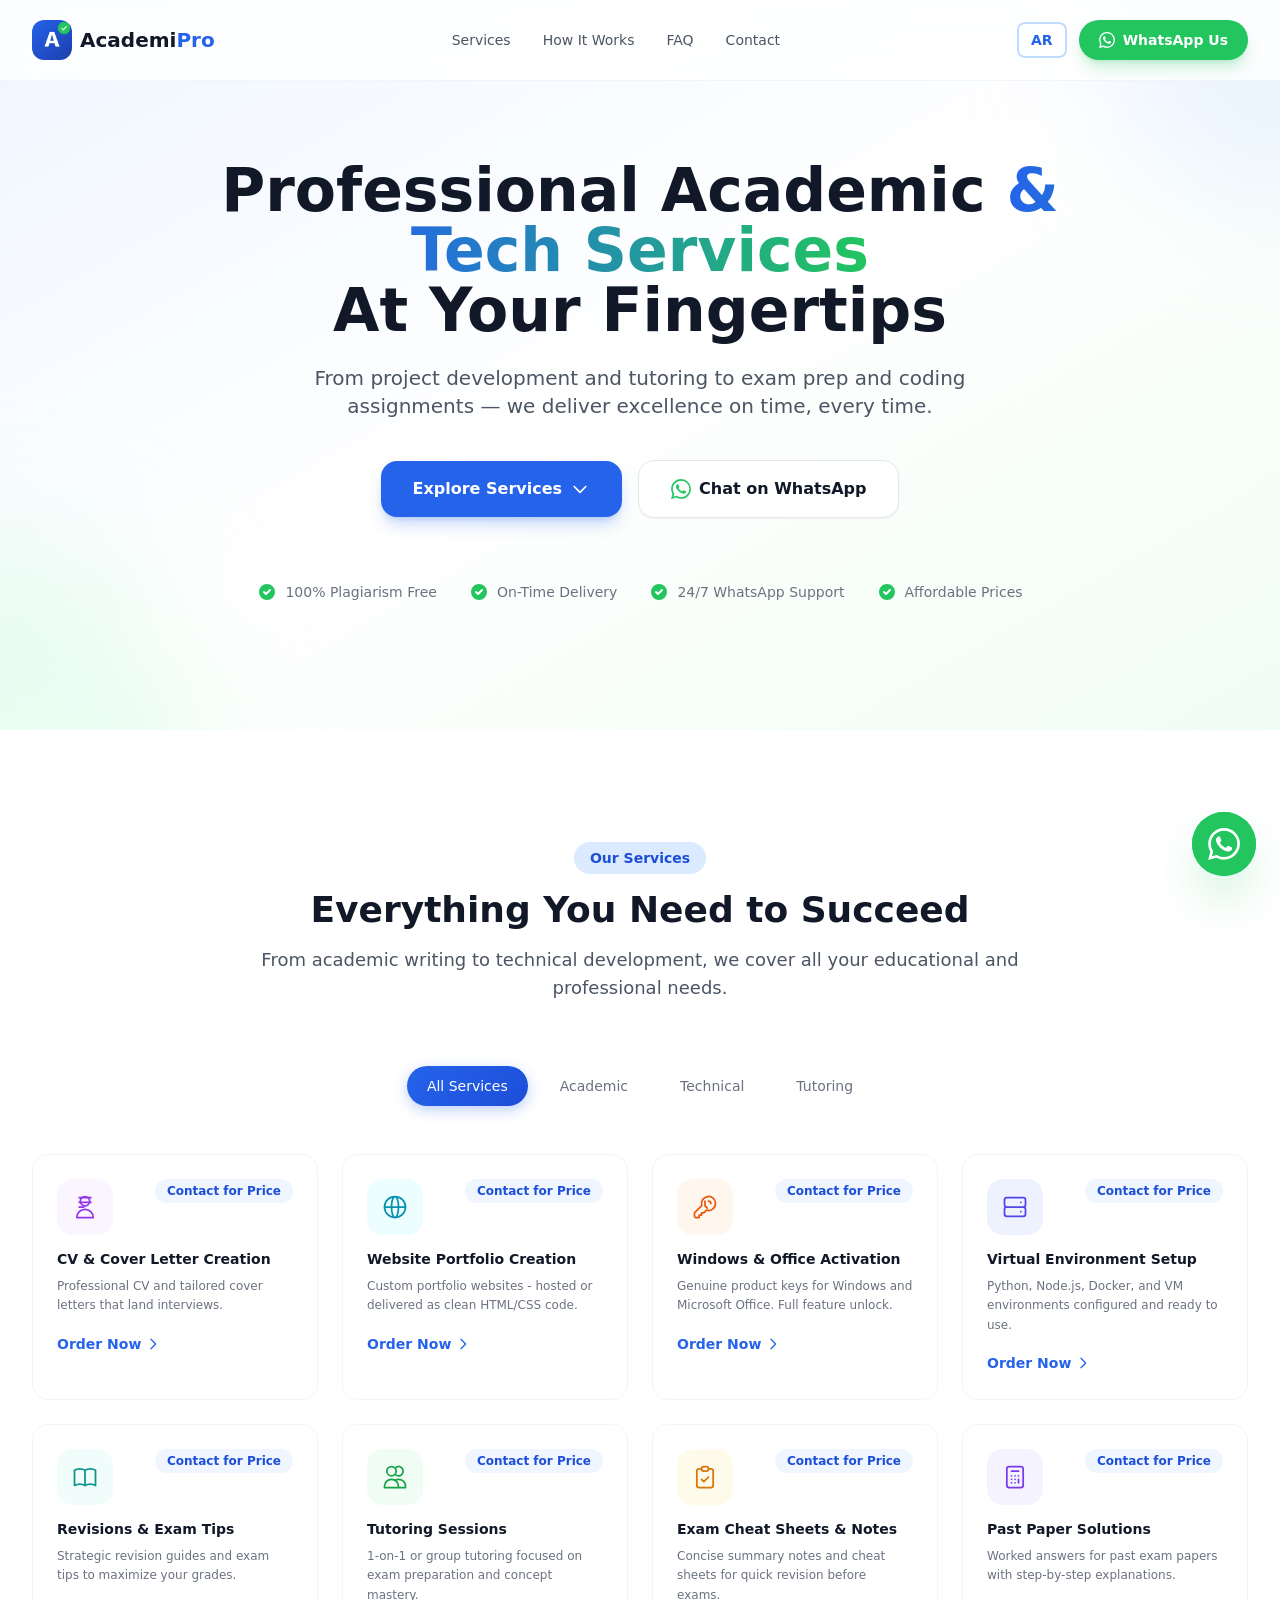
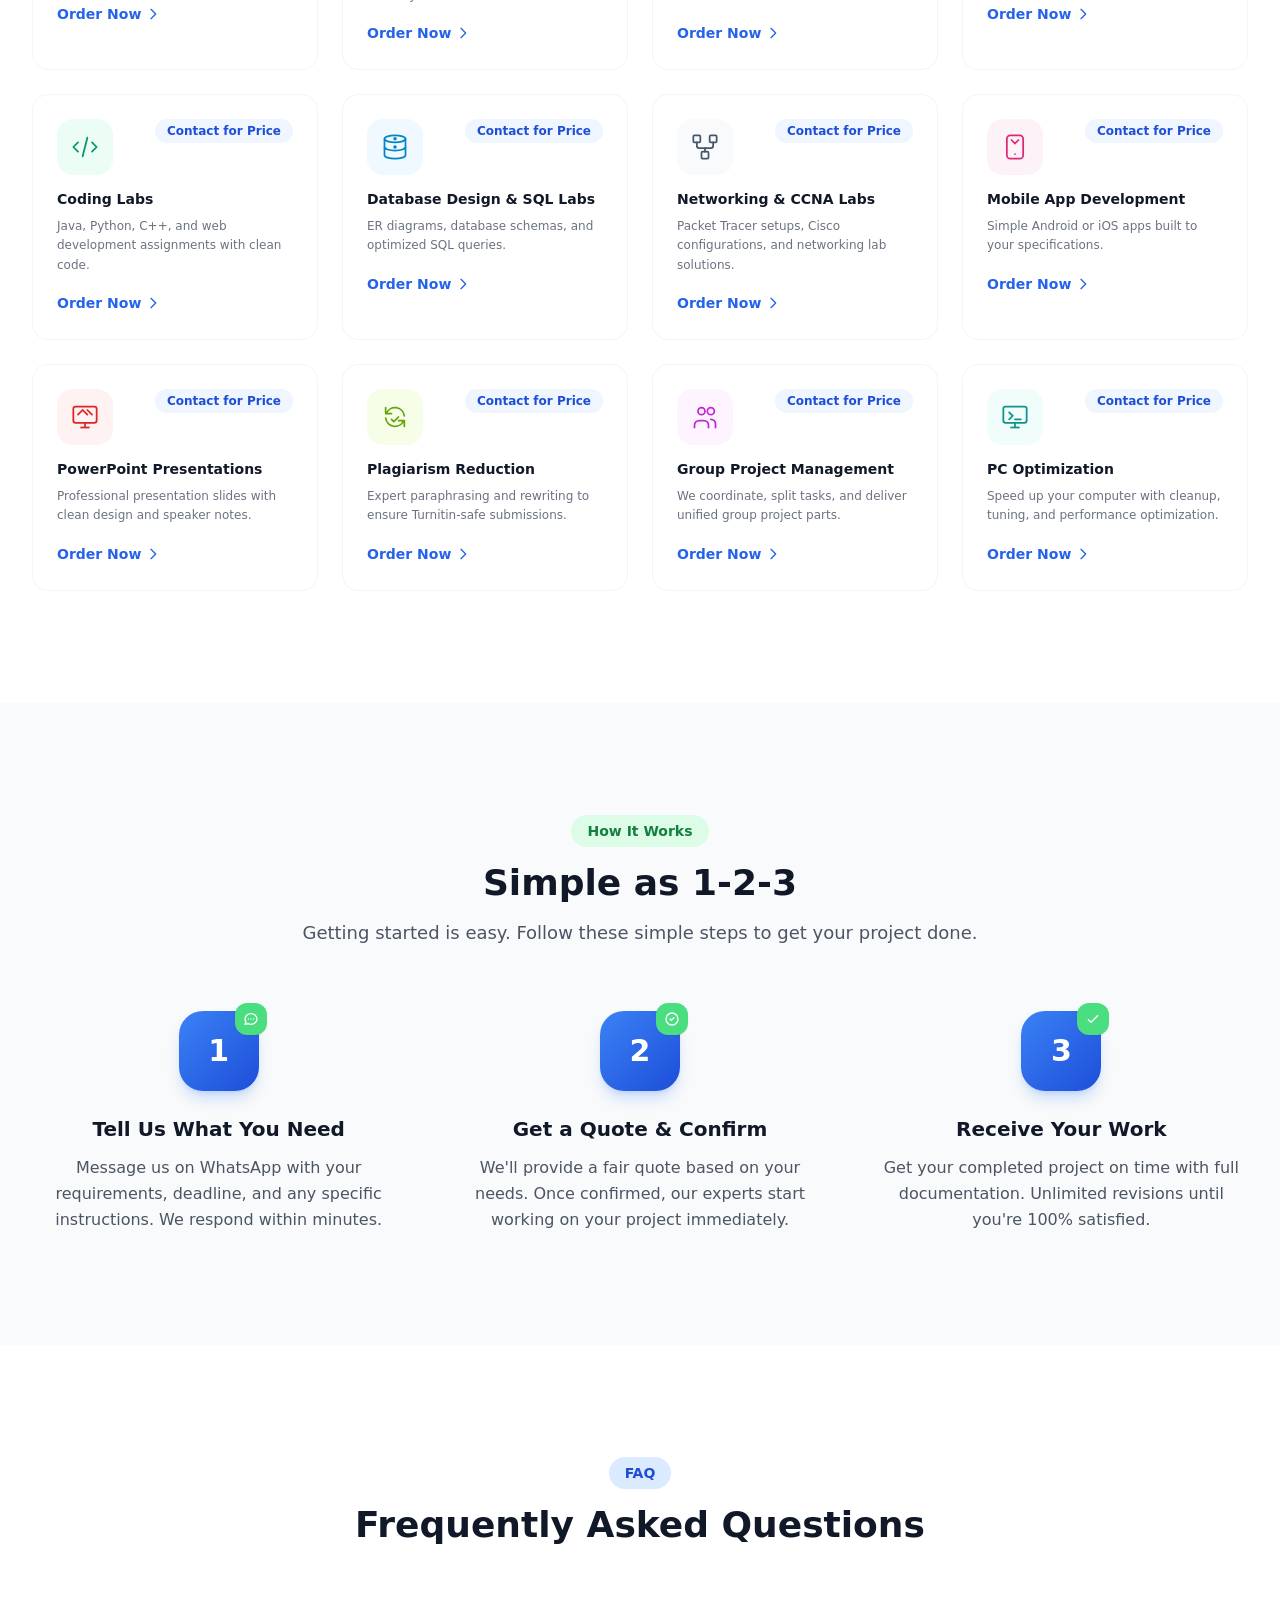
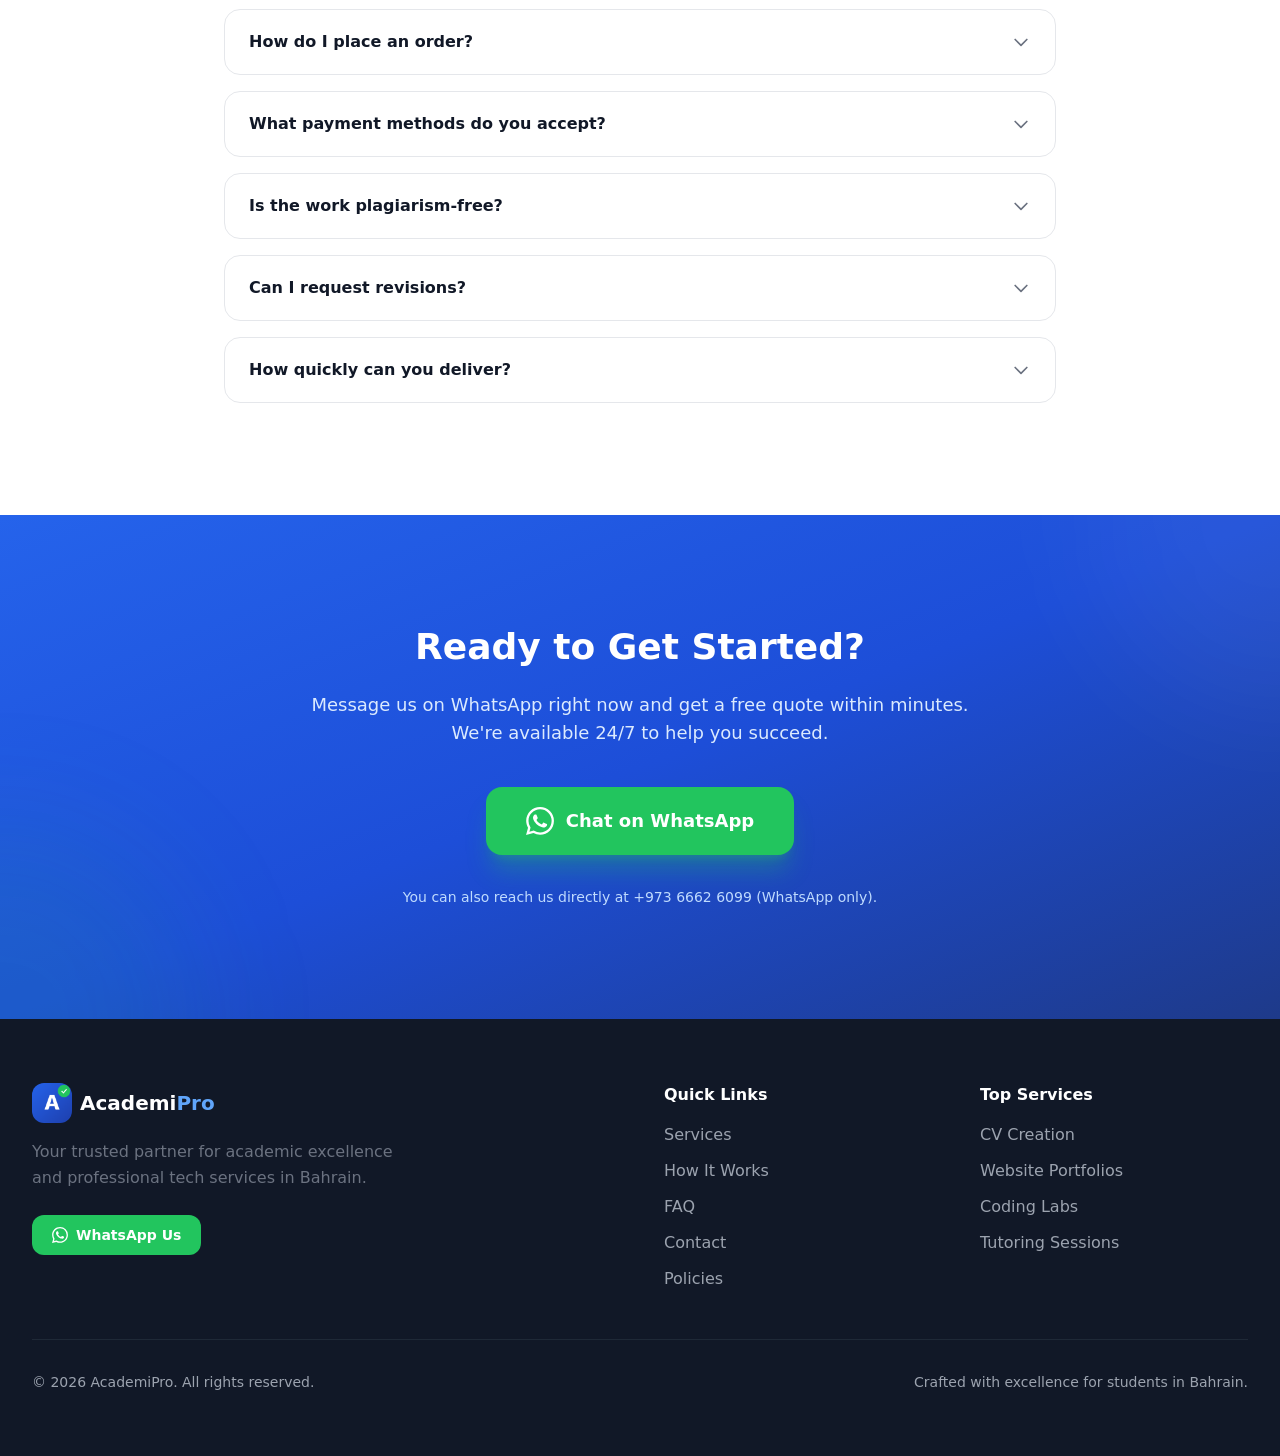
==== commit 73b3b6ed: "Update index.html" ====
--- a/index.html
+++ b/index.html
@@ -6,6 +6,7 @@
     <title>AcademiPro - Professional Academic & Tech Services</title>
     <meta name="description" content="Professional academic writing, coding, tutoring, and tech services.">
 
+    
     <!-- Favicon -->
     <link rel="icon" type="image/png" sizes="32x32" href="assets/favicon-32.png">
     <link rel="icon" type="image/png" sizes="16x16" href="assets/favicon-16.png">
--- a/css/style.css
+++ b/css/style.css
@@ -0,0 +1,160 @@
+/* Custom Styles */
+
+/* Smooth scrolling */
+html {
+    scroll-behavior: smooth;
+}
+
+/* Keep anchored sections clear of the fixed header (also for links coming from other pages) */
+section[id] {
+    scroll-margin-top: 5rem;
+}
+
+/* Arabic/RTL support */
+html[dir="rtl"] {
+    font-family: 'Cairo', 'Inter', system-ui, sans-serif;
+}
+
+html[dir="rtl"] body {
+    font-family: 'Cairo', 'Inter', system-ui, sans-serif;
+}
+
+/* RTL Header */
+html[dir="rtl"] header {
+    direction: rtl;
+}
+
+/* RTL Tailwind margin overrides */
+html[dir="rtl"] .space-x-8 > :not([hidden]) ~ :not([hidden]) { margin-left: 0; margin-right: 2rem; }
+html[dir="rtl"] .space-x-4 > :not([hidden]) ~ :not([hidden]) { margin-left: 0; margin-right: 1rem; }
+html[dir="rtl"] .space-x-3 > :not([hidden]) ~ :not([hidden]) { margin-left: 0; margin-right: 0.75rem; }
+html[dir="rtl"] .space-x-2 > :not([hidden]) ~ :not([hidden]) { margin-left: 0; margin-right: 0.5rem; }
+
+html[dir="rtl"] .space-y-3 > :not([hidden]) ~ :not([hidden]) { margin-top: 0.75rem; margin-bottom: 0; }
+
+html[dir="rtl"] .mr-2 { margin-right: 0 !important; margin-left: 0.5rem !important; }
+html[dir="rtl"] .mr-3 { margin-right: 0 !important; margin-left: 0.75rem !important; }
+html[dir="rtl"] .ml-1 { margin-left: 0 !important; margin-right: 0.25rem !important; }
+html[dir="rtl"] .ml-2 { margin-left: 0 !important; margin-right: 0.5rem !important; }
+html[dir="rtl"] .ml-3 { margin-left: 0 !important; margin-right: 0.75rem !important; }
+html[dir="rtl"] .ml-4 { margin-left: 0 !important; margin-right: 1rem !important; }
+
+html[dir="rtl"] .pr-4 { padding-right: 0 !important; padding-left: 1rem !important; }
+
+/* Service card hover effects */
+.service-card {
+    transition: all 0.3s cubic-bezier(0.4, 0, 0.2, 1);
+}
+
+.service-card:hover {
+    transform: translateY(-4px);
+}
+
+.service-card:hover .service-icon {
+    transform: scale(1.1) rotate(-5deg);
+}
+
+.service-icon {
+    transition: transform 0.3s cubic-bezier(0.4, 0, 0.2, 1);
+}
+
+/* Filter buttons */
+.filter-btn.active {
+    background: linear-gradient(135deg, #2563eb, #1d4ed8);
+    color: white;
+    box-shadow: 0 4px 14px rgba(37, 99, 235, 0.3);
+}
+
+/* FAQ toggle animation */
+.faq-icon {
+    transition: transform 0.3s ease;
+}
+
+.faq-item.open .faq-icon {
+    transform: rotate(180deg);
+}
+
+.faq-content {
+    transition: max-height 0.3s ease, opacity 0.3s ease;
+}
+
+/* Header scroll effect */
+#header.scrolled {
+    box-shadow: 0 4px 20px rgba(0, 0, 0, 0.08);
+}
+
+/* WhatsApp float pulse animation */
+@keyframes pulse-ring {
+    0% {
+        transform: scale(1);
+        opacity: 1;
+    }
+    100% {
+        transform: scale(1.5);
+        opacity: 0;
+    }
+}
+
+#whatsapp-float::before {
+    content: '';
+    position: absolute;
+    inset: 0;
+    border-radius: 50%;
+    background: inherit;
+    animation: pulse-ring 2s ease-out infinite;
+    z-index: -1;
+}
+
+/* Gradient text */
+.gradient-text {
+    background: linear-gradient(135deg, #2563eb, #22c55e);
+    -webkit-background-clip: text;
+    -webkit-text-fill-color: transparent;
+    background-clip: text;
+}
+
+/* Custom scrollbar */
+::-webkit-scrollbar {
+    width: 8px;
+}
+
+::-webkit-scrollbar-track {
+    background: #f1f5f9;
+}
+
+::-webkit-scrollbar-thumb {
+    background: #94a3b8;
+    border-radius: 4px;
+}
+
+::-webkit-scrollbar-thumb:hover {
+    background: #64748b;
+}
+
+/* Selection color */
+::selection {
+    background: #3b82f6;
+    color: white;
+}
+
+/* Fade in animation */
+@keyframes fadeInUp {
+    from {
+        opacity: 0;
+        transform: translateY(20px);
+    }
+    to {
+        opacity: 1;
+        transform: translateY(0);
+    }
+}
+
+.animate-fade-in-up {
+    animation: fadeInUp 0.6s ease forwards;
+}
+
+/* Stagger animation delays */
+.stagger-1 { animation-delay: 0.1s; }
+.stagger-2 { animation-delay: 0.2s; }
+.stagger-3 { animation-delay: 0.3s; }
+.stagger-4 { animation-delay: 0.4s; }
